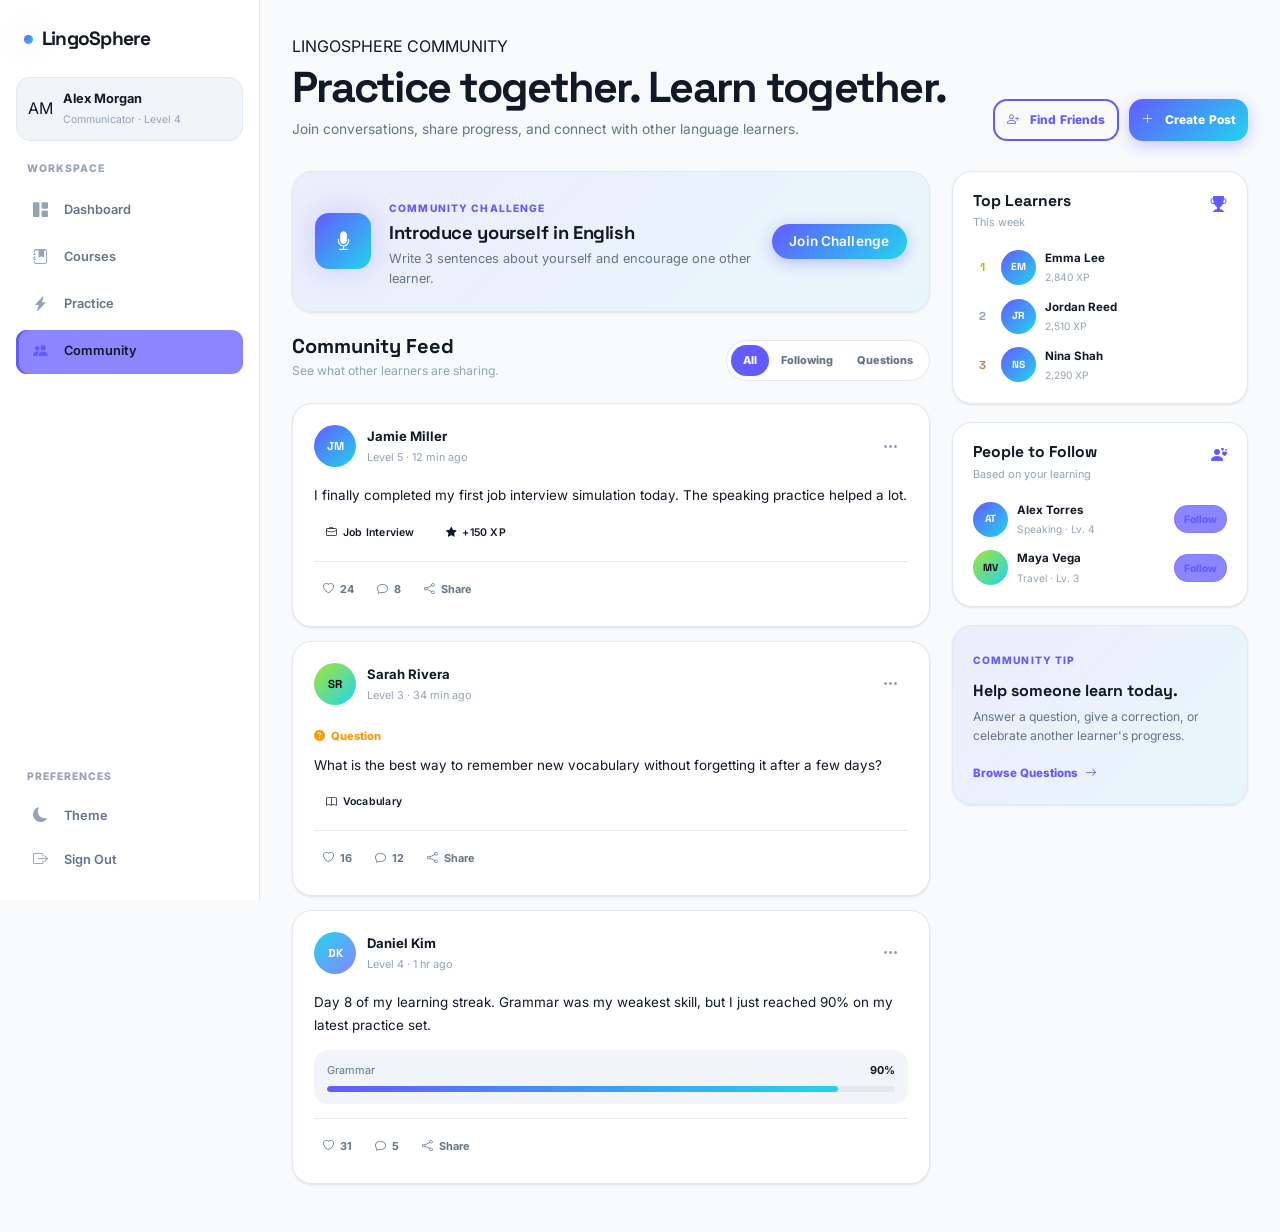
==== community.html @ 4a27bc17 "First Commit" ====
<!DOCTYPE html>
<html lang="en">
<head>
    <meta charset="UTF-8">
    <meta name="viewport" content="width=device-width, initial-scale=1.0">
    <meta name="description" content="LingoSphere Community">
    <title>Community | LingoSphere</title>

    <link rel="preconnect" href="https://fonts.googleapis.com">
    <link rel="preconnect" href="https://fonts.gstatic.com" crossorigin>
    <link href="https://fonts.googleapis.com/css2?family=Space+Grotesk:wght@400;500;600;700;800&family=Inter:wght@400;500;600;700&display=swap" rel="stylesheet">

    <link href="https://cdn.jsdelivr.net/npm/bootstrap@5.3.3/dist/css/bootstrap.min.css" rel="stylesheet">
    <link href="https://cdn.jsdelivr.net/npm/bootstrap-icons@1.11.3/font/bootstrap-icons.css" rel="stylesheet">

    <link rel="stylesheet" href="css/global.css">
    <link rel="stylesheet" href="css/community.css">
</head>
<body>
    <main class="community-page">
        <aside class="learning-sidebar" id="learningSidebar">

    <div class="sidebar-top">

        <a
            class="navbar-brand learning-brand"
            href="index.html"
            aria-label="LingoSphere home"
        >
            <span class="brand-dot"></span>
            <span>LingoSphere</span>
        </a>

        <button
            class="sidebar-close d-lg-none"
            id="sidebarClose"
            type="button"
            aria-label="Close menu"
        >
            <i class="bi bi-x-lg"></i>
        </button>

    </div>


    <div class="sidebar-user">

        <div
            class="avatar avatar-gradient"
            id="sidebarAvatar"
        >
            AM
        </div>

        <div class="sidebar-user-copy">

            <strong id="sidebarUserName">
                Alex Morgan
            </strong>

            <span id="sidebarUserLevel">
                Communicator · Level 4
            </span>

        </div>

    </div>


    <nav
        class="learning-nav"
        aria-label="Learning navigation"
    >

        <div class="nav-label">
            Workspace
        </div>


        <a
            href="learning.html"
            class="learning-nav-link"
            data-page="learning"
        >
            <span class="nav-icon">
                <i class="bi bi-grid-1x2-fill"></i>
            </span>

            <span>Dashboard</span>
        </a>


        <a
            href="courses.html"
            class="learning-nav-link"
            data-page="courses"
        >
            <span class="nav-icon">
                <i class="bi bi-journal-bookmark-fill"></i>
            </span>

            <span>Courses</span>
        </a>


        <a
            href="practice.html"
            class="learning-nav-link"
            data-page="practice"
        >
            <span class="nav-icon">
                <i class="bi bi-lightning-charge-fill"></i>
            </span>

            <span>Practice</span>
        </a>


        <a
            href="community.html"
            class="learning-nav-link"
            data-page="community"
        >
            <span class="nav-icon">
                <i class="bi bi-people-fill"></i>
            </span>

            <span>Community</span>
        </a>

    </nav>


    <div class="learning-sidebar-bottom">

        <div class="nav-label">
            Preferences
        </div>


        <button
            class="learning-nav-link nav-button"
            id="themeToggle"
            type="button"
        >
            <span class="nav-icon">
                <i class="bi bi-moon-fill"></i>
            </span>

            <span>Theme</span>
        </button>


        <button
            class="learning-nav-link nav-button"
            id="logoutBtn"
            type="button"
        >
            <span class="nav-icon">
                <i class="bi bi-box-arrow-right"></i>
            </span>

            <span>Sign Out</span>
        </button>

    </div>

        </aside>


        <div
            class="sidebar-backdrop"
            id="sidebarBackdrop"
        ></div>

        <section class="community-content">
            <header class="community-header">
                <div class="community-header-main">
                    <button
                        class="mobile-menu-btn d-lg-none"
                        id="sidebarOpen"
                        type="button"
                        aria-label="Open menu"
                    >
                        <i class="bi bi-list"></i>
                    </button>

                    <div>
                        <span class="eyebrow">LINGOSPHERE COMMUNITY</span>
                    <h1>Practice together. Learn together.</h1>
                    <p>Join conversations, share progress, and connect with other language learners.</p>
                    </div>
                </div>

                <div class="community-header-actions">
                    <button class="btn btn-outline-primary" id="findFriendsButton" type="button">
                        <i class="bi bi-person-plus me-2"></i>
                        Find Friends
                    </button>
                    <button class="btn btn-primary" id="createPostButton" type="button">
                        <i class="bi bi-plus-lg me-2"></i>
                        Create Post
                    </button>
                </div>
            </header>

            <div class="community-layout">
                <div class="community-main-column">
                    <section class="community-challenge ls-card">
                        <div class="challenge-icon">
                            <i class="bi bi-mic-fill"></i>
                        </div>
                        <div class="challenge-copy">
                            <span class="challenge-label">COMMUNITY CHALLENGE</span>
                            <h2>Introduce yourself in English</h2>
                            <p>Write 3 sentences about yourself and encourage one other learner.</p>
                        </div>
                        <button class="btn btn-primary btn-sm" id="joinChallengeButton" type="button">
                            Join Challenge
                        </button>
                    </section>

                    <div class="community-feed-header">
                        <div>
                            <h2>Community Feed</h2>
                            <p>See what other learners are sharing.</p>
                        </div>
                        <div class="community-filter" role="group" aria-label="Feed filter">
                            <button class="filter-button active" data-filter="all" type="button">All</button>
                            <button class="filter-button" data-filter="following" type="button">Following</button>
                            <button class="filter-button" data-filter="questions" type="button">Questions</button>
                        </div>
                    </div>

                    <div id="communityFeed" class="community-feed">
                        <article class="community-post ls-card" data-category="all">
                            <div class="post-header">
                                <div class="post-avatar gradient-avatar">JM</div>
                                <div class="post-author">
                                    <strong>Jamie Miller</strong>
                                    <span>Level 5 · 12 min ago</span>
                                </div>
                                <button class="community-icon-button" type="button" aria-label="Post menu">
                                    <i class="bi bi-three-dots"></i>
                                </button>
                            </div>
                            <div class="post-body">
                                <p class="post-text">I finally completed my first job interview simulation today. The speaking practice helped a lot.</p>
                                <div class="post-tags">
                                    <span class="ls-badge"><i class="bi bi-briefcase"></i> Job Interview</span>
                                    <span class="ls-badge"><i class="bi bi-star-fill"></i> +150 XP</span>
                                </div>
                            </div>
                            <div class="post-actions">
                                <button class="post-action" type="button" data-action="like">
                                    <i class="bi bi-heart"></i>
                                    <span>24</span>
                                </button>
                                <button class="post-action" type="button" data-action="comment">
                                    <i class="bi bi-chat"></i>
                                    <span>8</span>
                                </button>
                                <button class="post-action" type="button" data-action="share">
                                    <i class="bi bi-share"></i>
                                    <span>Share</span>
                                </button>
                            </div>
                        </article>

                        <article class="community-post ls-card" data-category="questions">
                            <div class="post-header">
                                <div class="post-avatar accent-avatar">SR</div>
                                <div class="post-author">
                                    <strong>Sarah Rivera</strong>
                                    <span>Level 3 · 34 min ago</span>
                                </div>
                                <button class="community-icon-button" type="button" aria-label="Post menu">
                                    <i class="bi bi-three-dots"></i>
                                </button>
                            </div>
                            <div class="post-body">
                                <div class="question-label">
                                    <i class="bi bi-question-circle-fill"></i>
                                    Question
                                </div>
                                <p class="post-text">What is the best way to remember new vocabulary without forgetting it after a few days?</p>
                                <div class="post-tags">
                                    <span class="ls-badge"><i class="bi bi-book"></i> Vocabulary</span>
                                </div>
                            </div>
                            <div class="post-actions">
                                <button class="post-action" type="button" data-action="like">
                                    <i class="bi bi-heart"></i>
                                    <span>16</span>
                                </button>
                                <button class="post-action" type="button" data-action="comment">
                                    <i class="bi bi-chat"></i>
                                    <span>12</span>
                                </button>
                                <button class="post-action" type="button" data-action="share">
                                    <i class="bi bi-share"></i>
                                    <span>Share</span>
                                </button>
                            </div>
                        </article>

                        <article class="community-post ls-card" data-category="following">
                            <div class="post-header">
                                <div class="post-avatar cyan-avatar">DK</div>
                                <div class="post-author">
                                    <strong>Daniel Kim</strong>
                                    <span>Level 4 · 1 hr ago</span>
                                </div>
                                <button class="community-icon-button" type="button" aria-label="Post menu">
                                    <i class="bi bi-three-dots"></i>
                                </button>
                            </div>
                            <div class="post-body">
                                <p class="post-text">Day 8 of my learning streak. Grammar was my weakest skill, but I just reached 90% on my latest practice set.</p>
                                <div class="progress-mini">
                                    <div class="progress-mini-head">
                                        <span>Grammar</span>
                                        <strong>90%</strong>
                                    </div>
                                    <div class="progress-track">
                                        <div class="progress-value" style="width: 90%"></div>
                                    </div>
                                </div>
                            </div>
                            <div class="post-actions">
                                <button class="post-action" type="button" data-action="like">
                                    <i class="bi bi-heart"></i>
                                    <span>31</span>
                                </button>
                                <button class="post-action" type="button" data-action="comment">
                                    <i class="bi bi-chat"></i>
                                    <span>5</span>
                                </button>
                                <button class="post-action" type="button" data-action="share">
                                    <i class="bi bi-share"></i>
                                    <span>Share</span>
                                </button>
                            </div>
                        </article>
                    </div>
                </div>

                <aside class="community-right-column">
                    <section class="community-side-card ls-card">
                        <div class="side-card-header">
                            <div>
                                <h3>Top Learners</h3>
                                <p>This week</p>
                            </div>
                            <i class="bi bi-trophy-fill"></i>
                        </div>

                        <div class="leaderboard-list">
                            <div class="leaderboard-item">
                                <span class="rank rank-1">1</span>
                                <div class="side-avatar">EM</div>
                                <div class="leader-info">
                                    <strong>Emma Lee</strong>
                                    <span>2,840 XP</span>
                                </div>
                            </div>
                            <div class="leaderboard-item">
                                <span class="rank rank-2">2</span>
                                <div class="side-avatar">JR</div>
                                <div class="leader-info">
                                    <strong>Jordan Reed</strong>
                                    <span>2,510 XP</span>
                                </div>
                            </div>
                            <div class="leaderboard-item">
                                <span class="rank rank-3">3</span>
                                <div class="side-avatar">NS</div>
                                <div class="leader-info">
                                    <strong>Nina Shah</strong>
                                    <span>2,290 XP</span>
                                </div>
                            </div>
                        </div>
                    </section>

                    <section class="community-side-card ls-card">
                        <div class="side-card-header">
                            <div>
                                <h3>People to Follow</h3>
                                <p>Based on your learning</p>
                            </div>
                            <i class="bi bi-person-hearts"></i>
                        </div>

                        <div class="follow-list">
                            <div class="follow-item">
                                <div class="side-avatar gradient-avatar">AT</div>
                                <div class="leader-info">
                                    <strong>Alex Torres</strong>
                                    <span>Speaking · Lv. 4</span>
                                </div>
                                <button class="follow-button" type="button">Follow</button>
                            </div>
                            <div class="follow-item">
                                <div class="side-avatar accent-avatar">MV</div>
                                <div class="leader-info">
                                    <strong>Maya Vega</strong>
                                    <span>Travel · Lv. 3</span>
                                </div>
                                <button class="follow-button" type="button">Follow</button>
                            </div>
                        </div>
                    </section>

                    <section class="community-side-card ls-card community-tip-card">
                        <span class="challenge-label">COMMUNITY TIP</span>
                        <h3>Help someone learn today.</h3>
                        <p>Answer a question, give a correction, or celebrate another learner's progress.</p>
                        <button class="text-link" id="browseQuestionsButton" type="button">
                            Browse Questions
                            <i class="bi bi-arrow-right"></i>
                        </button>
                    </section>
                </aside>
            </div>
        </section>
    </main>

    <script src="https://cdn.jsdelivr.net/npm/bootstrap@5.3.3/dist/js/bootstrap.bundle.min.js"></script>
    <script src="js/main.js"></script>
    <script src="js/community.js"></script>
</body>
</html>
---- css/global.css ----
/* ============================================================
   LINGOSPHERE — global.css
   Base variables, resets, typography, utilities, dark mode
   ============================================================ */

/* ── Google Fonts are loaded in HTML ── */

/* ── CSS Custom Properties ── */
:root {
  /* Brand Colors */
  --primary:        #635BFF;
  --primary-light:  #8B85FF;
  --primary-dark:   #4B44CC;
  --secondary:      #22D3EE;
  --accent:         #A3E635;
  --accent-warm:    #F59E0B;

  /* Backgrounds */
  --bg:             #F8FAFC;
  --bg-card:        #FFFFFF;
  --bg-subtle:      #F1F5F9;
  --bg-border:      #E2E8F0;

  /* Text */
  --text-primary:   #111827;
  --text-secondary: #64748B;
  --text-muted:     #94A3B8;
  --text-inverse:   #FFFFFF;

  /* Dark mode */
  --dark-bg:        #080B14;
  --dark-card:      #111827;
  --dark-card-2:    #1E293B;
  --dark-border:    #1E293B;

  /* Gradients */
  --grad-primary:   linear-gradient(135deg, #635BFF 0%, #22D3EE 100%);
  --grad-hero:      linear-gradient(135deg, #635BFF 0%, #A855F7 50%, #22D3EE 100%);
  --grad-accent:    linear-gradient(135deg, #A3E635 0%, #22D3EE 100%);
  --grad-card:      linear-gradient(135deg, rgba(99,91,255,0.08) 0%, rgba(34,211,238,0.08) 100%);

  /* Shadows */
  --shadow-sm:      0 1px 3px rgba(0,0,0,0.06), 0 1px 2px rgba(0,0,0,0.04);
  --shadow-md:      0 4px 16px rgba(0,0,0,0.08), 0 2px 6px rgba(0,0,0,0.04);
  --shadow-lg:      0 10px 40px rgba(0,0,0,0.12), 0 4px 12px rgba(0,0,0,0.06);
  --shadow-glow:    0 0 30px rgba(99,91,255,0.25);
  --shadow-glow-c:  0 0 30px rgba(34,211,238,0.2);

  /* Typography */
  --font-heading:   'Space Grotesk', sans-serif;
  --font-body:      'Inter', sans-serif;

  /* Spacing */
  --radius-sm:      8px;
  --radius-md:      14px;
  --radius-lg:      20px;
  --radius-xl:      28px;
  --radius-pill:    999px;

  /* Transitions */
  --ease-smooth:    cubic-bezier(0.4, 0, 0.2, 1);
  --ease-bounce:    cubic-bezier(0.34, 1.56, 0.64, 1);
  --t-fast:         150ms var(--ease-smooth);
  --t-base:         250ms var(--ease-smooth);
  --t-slow:         400ms var(--ease-smooth);

  /* Z-index scale */
  --z-base:    1;
  --z-card:    10;
  --z-sticky:  100;
  --z-modal:   1000;
  --z-toast:   2000;
}

/* ── Dark Mode Variables ── */
[data-theme="dark"] {
  --bg:           #080B14;
  --bg-card:      #111827;
  --bg-subtle:    #1E293B;
  --bg-border:    #1E293B;

  --text-primary:   #F1F5F9;
  --text-secondary: #94A3B8;
  --text-muted:     #64748B;

  --shadow-sm:    0 1px 3px rgba(0,0,0,0.3);
  --shadow-md:    0 4px 16px rgba(0,0,0,0.4);
  --shadow-lg:    0 10px 40px rgba(0,0,0,0.5);
  --shadow-glow:  0 0 40px rgba(99,91,255,0.35);
}

/* ── Base Reset ── */
*, *::before, *::after {
  box-sizing: border-box;
  margin: 0;
  padding: 0;
}

html {
  scroll-behavior: smooth;
  font-size: 16px;
  -webkit-text-size-adjust: 100%;
}

body {
  font-family: var(--font-body);
  background-color: var(--bg);
  color: var(--text-primary);
  line-height: 1.6;
  transition: background-color var(--t-slow), color var(--t-base);
  overflow-x: hidden;
  min-height: 100vh;
}

/* ── Typography ── */
h1, h2, h3, h4, h5, h6 {
  font-family: var(--font-heading);
  font-weight: 700;
  line-height: 1.2;
  color: var(--text-primary);
}

h1 { font-size: clamp(2rem, 5vw, 3.5rem); }
h2 { font-size: clamp(1.6rem, 4vw, 2.5rem); }
h3 { font-size: clamp(1.2rem, 3vw, 1.75rem); }
h4 { font-size: clamp(1rem, 2.5vw, 1.25rem); }

p {
  color: var(--text-secondary);
  line-height: 1.7;
}

a {
  color: var(--primary);
  text-decoration: none;
  transition: color var(--t-fast);
}

a:hover { color: var(--primary-light); }

img {
  max-width: 100%;
  height: auto;
  display: block;
}

/* ── Bootstrap Overrides ── */
.btn {
  font-family: var(--font-body);
  font-weight: 600;
  border-radius: var(--radius-pill);
  transition: all var(--t-base);
  border: none;
  cursor: pointer;
  letter-spacing: 0.01em;
}

.btn-primary {
  background: var(--grad-primary);
  color: #fff;
  box-shadow: 0 4px 15px rgba(99,91,255,0.35);
}

.btn-primary:hover,
.btn-primary:focus {
  background: var(--grad-primary);
  transform: translateY(-2px);
  box-shadow: 0 8px 25px rgba(99,91,255,0.45);
  color: #fff;
}

.btn-primary:active {
  transform: translateY(0);
}

.btn-outline-primary {
  border: 2px solid var(--primary);
  color: var(--primary);
  background: transparent;
}

.btn-outline-primary:hover {
  background: var(--primary);
  color: #fff;
  transform: translateY(-2px);
}

.btn-secondary-custom {
  background: rgba(34,211,238,0.1);
  color: var(--secondary);
  border: 1.5px solid rgba(34,211,238,0.3);
}

.btn-secondary-custom:hover {
  background: var(--secondary);
  color: var(--dark-bg);
  transform: translateY(-2px);
}

.btn-lg {
  padding: 0.85rem 2rem;
  font-size: 1rem;
}

.btn-sm {
  padding: 0.45rem 1.1rem;
  font-size: 0.85rem;
}

/* ── Card Base ── */
.ls-card {
  background: var(--bg-card);
  border-radius: var(--radius-lg);
  border: 1px solid var(--bg-border);
  box-shadow: var(--shadow-sm);
  transition: box-shadow var(--t-base), transform var(--t-base), border-color var(--t-base);
  overflow: hidden;
}

.ls-card:hover {
  box-shadow: var(--shadow-md);
  transform: translateY(-3px);
  border-color: rgba(99,91,255,0.2);
}

/* ── Glass Effect ── */
.ls-glass {
  background: rgba(255,255,255,0.08);
  backdrop-filter: blur(16px);
  -webkit-backdrop-filter: blur(16px);
  border: 1px solid rgba(255,255,255,0.12);
}

[data-theme="dark"] .ls-glass {
  background: rgba(255,255,255,0.04);
  border-color: rgba(255,255,255,0.08);
}

/* ── Gradient Text ── */
.text-gradient {
  background: var(--grad-primary);
  -webkit-background-clip: text;
  -webkit-text-fill-color: transparent;
  background-clip: text;
}

.text-gradient-accent {
  background: var(--grad-accent);
  -webkit-background-clip: text;
  -webkit-text-fill-color: transparent;
  background-clip: text;
}

/* ── Badge ── */
.ls-badge {
  display: inline-flex;
  align-items: center;
  gap: 0.35rem;
  padding: 0.3rem 0.75rem;
  border-radius: var(--radius-pill);
  font-size: 0.78rem;
  font-weight: 600;
  letter-spacing: 0.02em;
}

.ls-badge-primary {
  background: rgba(99,91,255,0.12);
  color: var(--primary);
  border: 1px solid rgba(99,91,255,0.2);
}

.ls-badge-secondary {
  background: rgba(34,211,238,0.12);
  color: var(--secondary);
  border: 1px solid rgba(34,211,238,0.2);
}

.ls-badge-accent {
  background: rgba(163,230,53,0.12);
  color: #65A30D;
  border: 1px solid rgba(163,230,53,0.25);
}

[data-theme="dark"] .ls-badge-accent {
  color: var(--accent);
}

/* ── Section Spacing ── */
.ls-section {
  padding: clamp(4rem, 8vw, 6rem) 0;
}

/* ── Divider ── */
.ls-divider {
  height: 1px;
  background: linear-gradient(90deg, transparent, var(--bg-border) 30%, var(--bg-border) 70%, transparent);
  border: none;
  margin: 0;
}

/* ── Glow Orbs (decorative) ── */
.ls-orb {
  position: absolute;
  border-radius: 50%;
  filter: blur(80px);
  pointer-events: none;
  z-index: 0;
}

.ls-orb-primary {
  background: rgba(99,91,255,0.18);
}

.ls-orb-secondary {
  background: rgba(34,211,238,0.14);
}

.ls-orb-accent {
  background: rgba(163,230,53,0.1);
}

/* ── Scroll Reveal ── */
.reveal {
  opacity: 0;
  transform: translateY(24px);
  transition: opacity 0.6s var(--ease-smooth), transform 0.6s var(--ease-smooth);
}

.reveal.revealed {
  opacity: 1;
  transform: translateY(0);
}

.reveal-delay-1 { transition-delay: 0.1s; }
.reveal-delay-2 { transition-delay: 0.2s; }
.reveal-delay-3 { transition-delay: 0.3s; }
.reveal-delay-4 { transition-delay: 0.4s; }

/* ── Page Transition ── */
.page-transition {
  animation: pageFadeIn 0.4s var(--ease-smooth);
}

@keyframes pageFadeIn {
  from { opacity: 0; transform: translateY(8px); }
  to   { opacity: 1; transform: translateY(0); }
}

/* ── Navbar ── */
#mainNav {
  background: rgba(248,250,252,0.85);
  backdrop-filter: blur(20px);
  -webkit-backdrop-filter: blur(20px);
  border-bottom: 1px solid transparent;
  transition: all var(--t-base);
  padding: 1rem 0;
  z-index: var(--z-sticky);
}

[data-theme="dark"] #mainNav {
  background: rgba(8,11,20,0.85);
}

#mainNav.scrolled {
  padding: 0.6rem 0;
  border-bottom-color: var(--bg-border);
  box-shadow: var(--shadow-sm);
}

.navbar-brand {
  font-family: var(--font-heading);
  font-weight: 700;
  font-size: 1.4rem;
  color: var(--text-primary) !important;
  letter-spacing: -0.02em;
  display: flex;
  align-items: center;
  gap: 0.4rem;
}

.brand-dot {
  width: 8px;
  height: 8px;
  border-radius: 50%;
  background: var(--grad-primary);
  display: inline-block;
  flex-shrink: 0;
}

.navbar-nav .nav-link {
  font-size: 0.9rem;
  font-weight: 500;
  color: var(--text-secondary) !important;
  padding: 0.4rem 0.75rem !important;
  border-radius: var(--radius-sm);
  transition: all var(--t-fast);
  position: relative;
}

.navbar-nav .nav-link:hover,
.navbar-nav .nav-link.active {
  color: var(--text-primary) !important;
  background: var(--bg-subtle);
}

[data-theme="dark"] .navbar-nav .nav-link:hover,
[data-theme="dark"] .navbar-nav .nav-link.active {
  background: var(--bg-subtle);
}

.navbar-nav .nav-link.active::after {
  content: '';
  position: absolute;
  bottom: 2px;
  left: 50%;
  transform: translateX(-50%);
  width: 16px;
  height: 2px;
  background: var(--primary);
  border-radius: 2px;
}

/* Theme toggle button */
.btn-theme {
  width: 38px;
  height: 38px;
  border-radius: 50%;
  display: flex;
  align-items: center;
  justify-content: center;
  background: var(--bg-subtle);
  border: 1px solid var(--bg-border);
  color: var(--text-secondary);
  cursor: pointer;
  transition: all var(--t-fast);
  flex-shrink: 0;
}

.btn-theme:hover {
  background: var(--primary);
  color: #fff;
  border-color: var(--primary);
  transform: rotate(20deg) scale(1.05);
}

/* Hamburger */
.navbar-toggler {
  border: none;
  background: var(--bg-subtle);
  border-radius: var(--radius-sm);
  padding: 0.45rem 0.6rem;
  color: var(--text-primary);
  transition: all var(--t-fast);
}

.navbar-toggler:focus { box-shadow: none; }
.navbar-toggler:hover { background: var(--bg-border); }

/* Offcanvas */
.offcanvas {
  background: var(--bg-card);
  border-right: 1px solid var(--bg-border);
  max-width: 300px;
}

.offcanvas-header {
  border-bottom: 1px solid var(--bg-border);
  padding: 1.2rem 1.5rem;
}

.offcanvas-body .nav-link {
  font-size: 1rem;
  font-weight: 500;
  color: var(--text-primary);
  padding: 0.75rem 0;
  border-bottom: 1px solid var(--bg-border);
  border-radius: 0;
}

.offcanvas-body .nav-link:last-child {
  border-bottom: none;
}

.offcanvas-body .nav-link:hover { color: var(--primary); }

/* ── Toast ── */
.ls-toast-container {
  position: fixed;
  bottom: 1.5rem;
  right: 1.5rem;
  z-index: var(--z-toast);
  display: flex;
  flex-direction: column;
  gap: 0.75rem;
  pointer-events: none;
}

.ls-toast {
  display: flex;
  align-items: center;
  gap: 0.75rem;
  padding: 0.85rem 1.2rem;
  background: var(--bg-card);
  border: 1px solid var(--bg-border);
  border-radius: var(--radius-md);
  box-shadow: var(--shadow-lg);
  min-width: 280px;
  max-width: 360px;
  pointer-events: all;
  animation: toastSlideIn 0.35s var(--ease-bounce);
}

.ls-toast.hiding {
  animation: toastSlideOut 0.3s var(--ease-smooth) forwards;
}

.ls-toast-icon {
  width: 36px;
  height: 36px;
  border-radius: var(--radius-sm);
  display: flex;
  align-items: center;
  justify-content: center;
  font-size: 1rem;
  flex-shrink: 0;
}

.ls-toast-success .ls-toast-icon { background: rgba(163,230,53,0.15); color: #65A30D; }
.ls-toast-info    .ls-toast-icon { background: rgba(99,91,255,0.12);  color: var(--primary); }
.ls-toast-warning .ls-toast-icon { background: rgba(245,158,11,0.12); color: var(--accent-warm); }

.ls-toast-content { flex: 1; }
.ls-toast-title { font-family: var(--font-heading); font-size: 0.88rem; font-weight: 600; color: var(--text-primary); }
.ls-toast-msg   { font-size: 0.8rem; color: var(--text-secondary); margin-top: 2px; }

.ls-toast-close {
  background: none;
  border: none;
  color: var(--text-muted);
  cursor: pointer;
  padding: 0.2rem;
  border-radius: 4px;
  line-height: 1;
  transition: color var(--t-fast);
}

.ls-toast-close:hover { color: var(--text-primary); }

@keyframes toastSlideIn {
  from { transform: translateX(100%) scale(0.95); opacity: 0; }
  to   { transform: translateX(0) scale(1); opacity: 1; }
}

@keyframes toastSlideOut {
  from { transform: translateX(0) scale(1); opacity: 1; }
  to   { transform: translateX(100%) scale(0.95); opacity: 0; }
}

/* ── Progress Bar Override ── */
.progress {
  background: var(--bg-subtle);
  border-radius: var(--radius-pill);
  height: 8px;
}

.progress-bar {
  border-radius: var(--radius-pill);
  background: var(--grad-primary);
}

/* ── Pill tab / chip ── */
.ls-chip {
  display: inline-flex;
  align-items: center;
  gap: 0.3rem;
  padding: 0.3rem 0.8rem;
  border-radius: var(--radius-pill);
  font-size: 0.8rem;
  font-weight: 500;
  background: var(--bg-subtle);
  color: var(--text-secondary);
  border: 1px solid var(--bg-border);
  transition: all var(--t-fast);
  cursor: pointer;
  white-space: nowrap;
}

.ls-chip:hover,
.ls-chip.active {
  background: rgba(99,91,255,0.1);
  color: var(--primary);
  border-color: rgba(99,91,255,0.25);
}

/* ── XP Bar ── */
.xp-bar-wrap {
  background: var(--bg-subtle);
  border-radius: var(--radius-pill);
  overflow: hidden;
}

.xp-bar {
  height: 6px;
  border-radius: var(--radius-pill);
  background: var(--grad-primary);
  transition: width 1s var(--ease-smooth);
}

/* ── Utility Classes ── */
.gap-xs { gap: 0.35rem; }
.gap-sm { gap: 0.5rem; }
.gap-md { gap: 1rem; }

.text-primary-color { color: var(--primary) !important; }
.text-secondary-color { color: var(--secondary) !important; }
.text-accent-color { color: var(--accent) !important; }
.text-muted-color { color: var(--text-muted) !important; }

.bg-card { background: var(--bg-card) !important; }
.bg-subtle { background: var(--bg-subtle) !important; }

.border-subtle { border-color: var(--bg-border) !important; }

.rounded-ls { border-radius: var(--radius-lg) !important; }
.rounded-ls-xl { border-radius: var(--radius-xl) !important; }

.overflow-hidden { overflow: hidden; }

/* ── Footer ── */
.ls-footer {
  background: var(--dark-bg);
  color: rgba(255,255,255,0.5);
  padding: 3.5rem 0 1.5rem;
  position: relative;
  overflow: hidden;
}

[data-theme="light"] .ls-footer {
  background: #0F1629;
}

.ls-footer h5, .ls-footer h6 {
  color: #fff;
}

.ls-footer a {
  color: rgba(255,255,255,0.5);
  font-size: 0.88rem;
  display: block;
  margin-bottom: 0.6rem;
  transition: color var(--t-fast);
}

.ls-footer a:hover { color: var(--secondary); }

.ls-footer .footer-brand {
  font-family: var(--font-heading);
  font-size: 1.3rem;
  font-weight: 700;
  color: #fff;
}

.ls-footer .footer-divider {
  border-top: 1px solid rgba(255,255,255,0.08);
  margin: 2rem 0 1.5rem;
}

.footer-social a {
  display: inline-flex;
  align-items: center;
  justify-content: center;
  width: 36px;
  height: 36px;
  border-radius: 50%;
  background: rgba(255,255,255,0.08);
  color: rgba(255,255,255,0.6);
  margin-right: 0.5rem;
  font-size: 0.95rem;
  transition: all var(--t-fast);
  margin-bottom: 0;
}

.footer-social a:hover {
  background: var(--primary);
  color: #fff;
  transform: translateY(-2px);
}

/* ── Responsive ── */
@media (max-width: 576px) {
  .ls-toast-container {
    bottom: 1rem;
    right: 1rem;
    left: 1rem;
  }

  .ls-toast {
    min-width: unset;
    max-width: 100%;
  }
}

/* ============================================================
   LINGOSPHERE APP SIDEBAR
   Shared by Dashboard, Courses, Practice and Community
   ============================================================ */

.learning-shell {
    min-height: 100vh;
    display: flex;
    background: var(--bg);
}


.learning-sidebar {
    width: 260px;
    min-width: 260px;
    height: 100vh;

    position: sticky;
    top: 0;

    display: flex;
    flex-direction: column;

    padding: 24px 16px 18px;

    background: var(--bg-card);
    border-right: 1px solid var(--bg-border);

    z-index: 1000;

    transition:
        background var(--t-base),
        border-color var(--t-base),
        transform 0.25s ease;
}


.sidebar-top {
    display: flex;
    align-items: center;
    justify-content: space-between;

    padding: 0 8px 22px;
}


.learning-brand {
    display: inline-flex;
    align-items: center;

    gap: 9px;

    color: var(--text-primary);

    font-family: var(--font-heading);
    font-size: 1.2rem;
    font-weight: 800;

    text-decoration: none;
    letter-spacing: -0.04em;
}


.learning-brand:hover {
    color: var(--text-primary);
}


.learning-brand .brand-dot {
    width: 9px;
    height: 9px;

    flex-shrink: 0;

    border-radius: 50%;

    background: var(--grad-primary);

    box-shadow: var(--shadow-glow);
}


/* User */

.sidebar-user {
    display: flex;
    align-items: center;

    gap: 10px;

    padding: 11px;

    margin-bottom: 20px;

    background: var(--bg-subtle);
    border: 1px solid var(--bg-border);

    border-radius: var(--radius-md);
}


.sidebar-user-copy {
    min-width: 0;

    display: flex;
    flex-direction: column;
}


.sidebar-user-copy strong {
    color: var(--text-primary);

    font-size: 0.8rem;
    font-weight: 700;

    white-space: nowrap;
    overflow: hidden;
    text-overflow: ellipsis;
}


.sidebar-user-copy span {
    margin-top: 3px;

    color: var(--text-muted);

    font-size: 0.66rem;
}


/* Navigation */

.learning-nav {
    display: flex;
    flex-direction: column;

    gap: 3px;
}


.nav-label {
    padding: 0 11px 8px;

    color: var(--text-muted);

    font-size: 0.65rem;
    font-weight: 800;

    text-transform: uppercase;
    letter-spacing: 0.1em;
}


.nav-label-spaced {
    margin-top: 20px;
}


.learning-nav-link {
    width: 100%;
    min-height: 44px;

    display: flex;
    align-items: center;

    gap: 10px;

    padding: 0 11px;

    border: 0;
    border-radius: 11px;

    background: transparent;
    color: var(--text-secondary);

    font-family: var(--font-body);
    font-size: 0.8rem;
    font-weight: 600;

    text-decoration: none;
    text-align: left;

    cursor: pointer;

    transition:
        color var(--t-fast),
        background var(--t-fast),
        transform var(--t-fast);
}


.learning-nav-link:hover {
    color: var(--text-primary);

    background: var(--bg-subtle);

    transform: translateX(2px);
}


.learning-nav-link.active {
    color: var(--text-primary);

    background: var(--primary-light);

    box-shadow:
        inset 3px 0 0 var(--primary);
}


.learning-nav-link .nav-icon {
    width: 27px;

    display: grid;
    place-items: center;

    color: var(--text-muted);

    font-size: 0.92rem;
}


.learning-nav-link.active .nav-icon {
    color: var(--primary);
}


.learning-nav-link.nav-button {
    appearance: none;
}


.learning-sidebar-bottom {
    margin-top: auto;

    padding-top: 20px;
}


.sidebar-close {
    width: 36px;
    height: 36px;

    display: grid;
    place-items: center;

    border: 0;
    border-radius: var(--radius-sm);

    background: transparent;
    color: var(--text-secondary);

    cursor: pointer;
}


.sidebar-close:hover {
    background: var(--bg-subtle);
    color: var(--text-primary);
}


/* Mobile backdrop */

.sidebar-backdrop {
    display: none;

    position: fixed;
    inset: 0;

    background: rgba(0, 0, 0, 0.28);

    backdrop-filter: blur(2px);

    z-index: 999;
}


.sidebar-backdrop.show {
    display: block;
}


/* Mobile */

@media (max-width: 991.98px) {

    .learning-sidebar {
        position: fixed;

        left: 0;
        top: 0;
        bottom: 0;

        transform: translateX(-100%);

        box-shadow:
            12px 0 40px rgba(0, 0, 0, 0.12);
    }


    .learning-sidebar.open {
        transform: translateX(0);
    }


    .learning-shell {
        width: 100%;
    }

}


@media (min-width: 992px) {

    .sidebar-close {
        display: none;
    }

}
---- css/community.css ----
/* ============================================================
   LINGOSPHERE
   COMMUNITY PAGE
   Shared sidebar styles live in global.css
   ============================================================ */

.community-page {
    min-height: 100vh;
    display: flex;
    background: var(--bg);
    color: var(--text-primary);
}

.community-content {
    flex: 1;
    min-width: 0;
    padding: 34px 32px 48px;
}

.community-header {
    max-width: 1380px;
    margin: 0 auto 30px;
    display: flex;
    justify-content: space-between;
    align-items: flex-end;
    gap: 28px;
}

.community-header-main {
    min-width: 0;
    display: flex;
    align-items: flex-start;
    gap: 14px;
}

.community-header h1 {
    margin: 5px 0 8px;
    color: var(--text-primary);
    font-family: var(--font-heading);
    font-size: clamp(1.8rem, 3.5vw, 2.7rem);
    font-weight: 800;
    line-height: 1.05;
    letter-spacing: -0.04em;
}

.community-header p {
    max-width: 680px;
    margin: 0;
    color: var(--text-secondary);
    font-size: 0.86rem;
    line-height: 1.65;
}

.community-header-actions {
    display: flex;
    gap: 10px;
    flex-wrap: wrap;
    justify-content: flex-end;
}

.community-header-actions .btn {
    min-height: 42px;
    border-radius: var(--radius-md);
    font-size: 0.75rem;
    font-weight: 800;
}

.community-header-actions .btn-primary {
    border-color: var(--primary);
    background: var(--grad-primary);
}

.community-layout {
    max-width: 1380px;
    margin: 0 auto;
    display: grid;
    grid-template-columns: minmax(0, 1.55fr) minmax(280px, 0.72fr);
    gap: 22px;
    align-items: start;
}

.community-main-column,
.community-right-column {
    min-width: 0;
}

.community-main-column {
    display: flex;
    flex-direction: column;
    gap: 22px;
}

.community-right-column {
    display: flex;
    flex-direction: column;
    gap: 18px;
}

/* Challenge */

.community-challenge {
    display: flex;
    align-items: center;
    gap: 18px;
    padding: 22px;
    background: var(--grad-card);
}

.challenge-icon {
    width: 56px;
    height: 56px;
    flex: 0 0 auto;
    display: grid;
    place-items: center;
    border-radius: var(--radius-md);
    background: var(--grad-primary);
    color: #fff;
    font-size: 1.15rem;
    box-shadow: var(--shadow-glow);
}

.challenge-copy {
    min-width: 0;
    flex: 1;
}

.challenge-label {
    display: inline-block;
    margin-bottom: 6px;
    color: var(--primary);
    font-size: 0.64rem;
    font-weight: 800;
    letter-spacing: 0.11em;
}

.challenge-copy h2 {
    margin: 0 0 5px;
    color: var(--text-primary);
    font-family: var(--font-heading);
    font-size: 1.15rem;
    font-weight: 800;
    letter-spacing: -0.02em;
}

.challenge-copy p {
    margin: 0;
    color: var(--text-secondary);
    font-size: 0.8rem;
    line-height: 1.55;
}

/* Feed header */

.community-feed-header {
    display: flex;
    align-items: flex-end;
    justify-content: space-between;
    gap: 18px;
}

.community-feed-header h2 {
    margin: 0 0 3px;
    color: var(--text-primary);
    font-family: var(--font-heading);
    font-size: 1.25rem;
    font-weight: 800;
}

.community-feed-header p {
    margin: 0;
    color: var(--text-muted);
    font-size: 0.76rem;
}

.community-filter {
    display: inline-flex;
    padding: 4px;
    border: 1px solid var(--bg-border);
    border-radius: var(--radius-pill);
    background: var(--bg-card);
}

.filter-button {
    min-height: 31px;
    padding: 0 12px;
    border: 0;
    border-radius: var(--radius-pill);
    background: transparent;
    color: var(--text-secondary);
    font-family: var(--font-body);
    font-size: 0.68rem;
    font-weight: 800;
    cursor: pointer;
    transition:
        background var(--t-fast),
        color var(--t-fast);
}

.filter-button:hover {
    color: var(--text-primary);
    background: var(--bg-subtle);
}

.filter-button.active {
    color: #fff;
    background: var(--primary);
}

/* Feed */

.community-feed {
    display: flex;
    flex-direction: column;
    gap: 14px;
}

.community-post {
    padding: 21px;
}

.post-header {
    display: flex;
    align-items: center;
    gap: 11px;
}

.post-avatar,
.side-avatar {
    flex: 0 0 auto;
    display: grid;
    place-items: center;
    width: 42px;
    height: 42px;
    border-radius: 50%;
    background: var(--grad-primary);
    color: #fff;
    font-family: var(--font-heading);
    font-size: 0.72rem;
    font-weight: 800;
}

.gradient-avatar {
    background: var(--grad-primary);
}

.accent-avatar {
    background: var(--grad-accent);
    color: var(--dark-bg);
}

.cyan-avatar {
    background: linear-gradient(135deg, var(--secondary), var(--primary-light));
}

.post-author {
    min-width: 0;
    flex: 1;
    display: flex;
    flex-direction: column;
}

.post-author strong {
    color: var(--text-primary);
    font-size: 0.82rem;
    font-weight: 700;
}

.post-author span {
    margin-top: 2px;
    color: var(--text-muted);
    font-size: 0.68rem;
}

.community-icon-button {
    width: 34px;
    height: 34px;
    display: grid;
    place-items: center;
    flex-shrink: 0;
    border: 0;
    border-radius: 50%;
    background: transparent;
    color: var(--text-muted);
    cursor: pointer;
    transition:
        background var(--t-fast),
        color var(--t-fast);
}

.community-icon-button:hover {
    color: var(--text-primary);
    background: var(--bg-subtle);
}

.post-body {
    padding: 17px 0 14px;
}

.post-text {
    margin: 0 0 13px;
    color: var(--text-primary);
    font-size: 0.84rem;
    line-height: 1.7;
}

.post-tags {
    display: flex;
    gap: 7px;
    flex-wrap: wrap;
}

.post-tags .ls-badge {
    font-size: 0.66rem;
}

.question-label {
    display: inline-flex;
    align-items: center;
    gap: 6px;
    margin-bottom: 8px;
    color: var(--accent-warm);
    font-size: 0.7rem;
    font-weight: 800;
}

.post-actions {
    display: flex;
    align-items: center;
    gap: 5px;
    padding-top: 12px;
    border-top: 1px solid var(--bg-border);
}

.post-action {
    display: inline-flex;
    align-items: center;
    gap: 6px;
    min-height: 31px;
    padding: 0 9px;
    border: 0;
    border-radius: var(--radius-pill);
    background: transparent;
    color: var(--text-secondary);
    font-family: var(--font-body);
    font-size: 0.68rem;
    font-weight: 700;
    cursor: pointer;
    transition:
        color var(--t-fast),
        background var(--t-fast);
}

.post-action:hover {
    color: var(--primary);
    background: var(--primary-light);
}

.post-action.liked {
    color: #ef4444;
}

.progress-mini {
    padding: 12px 13px;
    border-radius: var(--radius-md);
    background: var(--bg-subtle);
}

.progress-mini-head {
    display: flex;
    justify-content: space-between;
    gap: 10px;
    margin-bottom: 7px;
    color: var(--text-secondary);
    font-size: 0.68rem;
}

.progress-mini-head strong {
    color: var(--text-primary);
}

.progress-track {
    width: 100%;
    height: 6px;
    overflow: hidden;
    border-radius: var(--radius-pill);
    background: var(--bg-border);
}

.progress-value {
    height: 100%;
    border-radius: inherit;
    background: var(--grad-primary);
}

/* Right column */

.community-side-card {
    padding: 20px;
}

.side-card-header {
    display: flex;
    justify-content: space-between;
    gap: 14px;
    margin-bottom: 17px;
}

.side-card-header h3 {
    margin: 0 0 3px;
    color: var(--text-primary);
    font-family: var(--font-heading);
    font-size: 0.98rem;
    font-weight: 800;
}

.side-card-header p {
    margin: 0;
    color: var(--text-muted);
    font-size: 0.68rem;
}

.side-card-header > i {
    color: var(--primary);
    font-size: 1rem;
}

.leaderboard-list,
.follow-list {
    display: flex;
    flex-direction: column;
    gap: 12px;
}

.leaderboard-item,
.follow-item {
    display: flex;
    align-items: center;
    gap: 9px;
}

.rank {
    width: 19px;
    flex: 0 0 19px;
    text-align: center;
    color: var(--text-muted);
    font-family: var(--font-heading);
    font-size: 0.72rem;
    font-weight: 800;
}

.rank-1 {
    color: var(--accent-warm);
}

.rank-2 {
    color: #94a3b8;
}

.rank-3 {
    color: #c08457;
}

.side-avatar {
    width: 35px;
    height: 35px;
    font-size: 0.64rem;
}

.leader-info {
    min-width: 0;
    flex: 1;
    display: flex;
    flex-direction: column;
}

.leader-info strong {
    color: var(--text-primary);
    font-size: 0.72rem;
    font-weight: 700;
}

.leader-info span {
    margin-top: 2px;
    color: var(--text-muted);
    font-size: 0.64rem;
}

.follow-button {
    min-height: 28px;
    padding: 0 9px;
    border: 1px solid rgba(99, 91, 255, 0.25);
    border-radius: var(--radius-pill);
    background: var(--primary-light);
    color: var(--primary);
    font-family: var(--font-body);
    font-size: 0.64rem;
    font-weight: 800;
    cursor: pointer;
    transition:
        background var(--t-fast),
        color var(--t-fast);
}

.follow-button:hover,
.follow-button.following {
    background: var(--primary);
    color: #fff;
}

.community-tip-card {
    background: var(--grad-card);
}

.community-tip-card h3 {
    margin: 6px 0 7px;
    color: var(--text-primary);
    font-family: var(--font-heading);
    font-size: 1rem;
    font-weight: 800;
}

.community-tip-card p {
    margin: 0 0 13px;
    color: var(--text-secondary);
    font-size: 0.76rem;
    line-height: 1.6;
}

.text-link {
    display: inline-flex;
    align-items: center;
    gap: 7px;
    padding: 0;
    border: 0;
    background: transparent;
    color: var(--primary);
    font-family: var(--font-body);
    font-size: 0.72rem;
    font-weight: 800;
    cursor: pointer;
}

.text-link:hover {
    color: var(--text-primary);
}

.community-post.is-hidden {
    display: none;
}

/* Mobile */

@media (max-width: 1100px) {
    .community-content {
        padding: 30px 24px 42px;
    }

    .community-layout {
        grid-template-columns: minmax(0, 1fr);
    }

    .community-right-column {
        display: grid;
        grid-template-columns: repeat(2, minmax(0, 1fr));
    }

    .community-tip-card {
        grid-column: 1 / -1;
    }
}

@media (max-width: 991.98px) {
    .community-page {
        display: block;
    }

    .community-content {
        width: 100%;
    }
}

@media (max-width: 760px) {
    .community-content {
        padding: 24px 20px 36px;
    }

    .community-header {
        align-items: flex-start;
        flex-direction: column;
        margin-bottom: 24px;
    }

    .community-header-actions {
        width: 100%;
        justify-content: stretch;
    }

    .community-header-actions .btn {
        flex: 1;
    }

    .community-challenge {
        align-items: flex-start;
        flex-wrap: wrap;
    }

    .community-challenge .btn {
        width: 100%;
    }

    .community-feed-header {
        align-items: flex-start;
        flex-direction: column;
    }

    .community-filter {
        width: 100%;
    }

    .filter-button {
        flex: 1;
    }

    .community-right-column {
        grid-template-columns: 1fr;
    }

    .community-tip-card {
        grid-column: auto;
    }
}

@media (max-width: 520px) {
    .community-content {
        padding: 20px 16px 30px;
    }

    .community-header-main {
        gap: 10px;
    }

    .community-header h1 {
        font-size: 1.65rem;
    }

    .community-header p {
        font-size: 0.8rem;
    }

    .community-header-actions {
        flex-direction: column;
    }

    .community-header-actions .btn {
        width: 100%;
        flex: none;
    }

    .community-challenge,
    .community-post,
    .community-side-card {
        padding: 18px;
    }

    .challenge-icon {
        width: 48px;
        height: 48px;
    }

    .post-text {
        font-size: 0.8rem;
    }
}
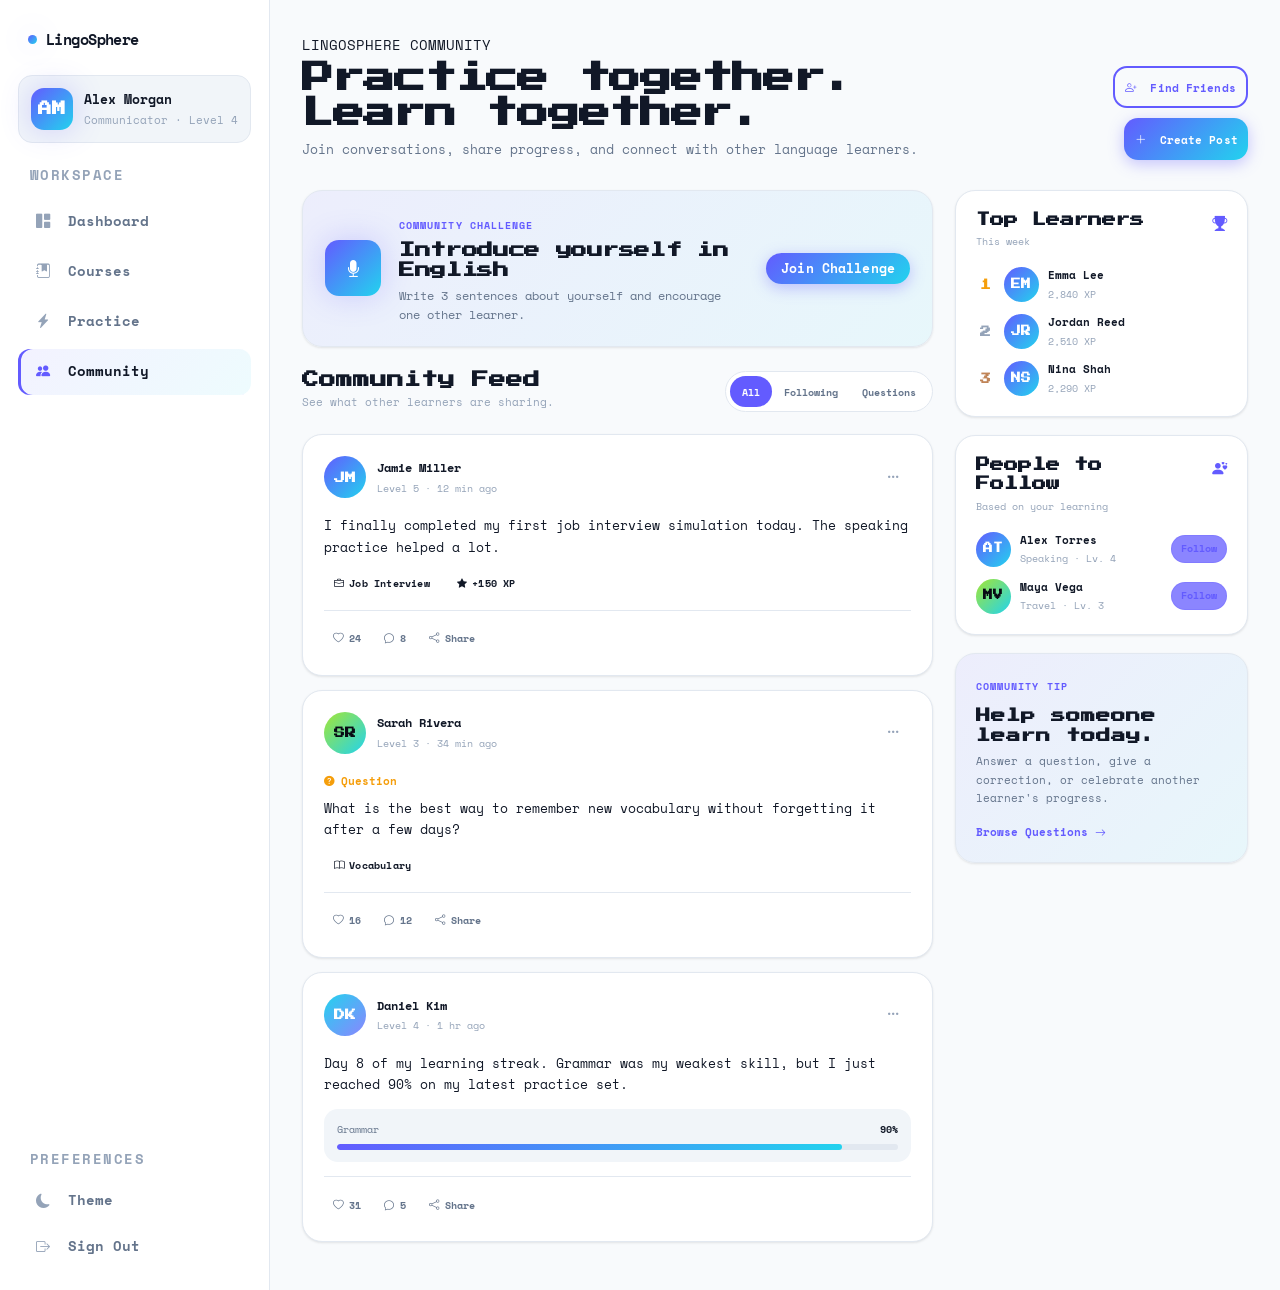
==== commit 426b4538: "Update 18 Aug 2026" ====
--- a/community.html
+++ b/community.html
@@ -8,13 +8,18 @@
 
     <link rel="preconnect" href="https://fonts.googleapis.com">
     <link rel="preconnect" href="https://fonts.gstatic.com" crossorigin>
-    <link href="https://fonts.googleapis.com/css2?family=Space+Grotesk:wght@400;500;600;700;800&family=Inter:wght@400;500;600;700&display=swap" rel="stylesheet">
+    <link href="https://fonts.googleapis.com/css2?family=Press+Start+2P&family=Space+Mono:ital,wght@0,400;0,700;1,400;1,700&display=swap" rel="stylesheet">
 
     <link href="https://cdn.jsdelivr.net/npm/bootstrap@5.3.3/dist/css/bootstrap.min.css" rel="stylesheet">
     <link href="https://cdn.jsdelivr.net/npm/bootstrap-icons@1.11.3/font/bootstrap-icons.css" rel="stylesheet">
 
     <link rel="stylesheet" href="css/global.css">
     <link rel="stylesheet" href="css/community.css">
+<!-- LingoSphere typography consistency -->
+    <style id="lingosphere-typography-consistency">
+      body, body * { font-family: var(--font-body); }
+      h1, h2, h3, h4, h5, h6, .navbar-brand, .brand, .logo, .display-font { font-family: var(--font-heading); }
+    </style>
 </head>
 <body>
     <main class="community-page">
--- a/css/global.css
+++ b/css/global.css
@@ -47,8 +47,8 @@
   --shadow-glow-c:  0 0 30px rgba(34,211,238,0.2);
 
   /* Typography */
-  --font-heading:   'Space Grotesk', sans-serif;
-  --font-body:      'Inter', sans-serif;
+  --font-heading:   "Press Start 2P";
+  --font-body:      "Space Mono", monospace;
 
   /* Spacing */
   --radius-sm:      8px;
@@ -98,7 +98,7 @@
 
 html {
   scroll-behavior: smooth;
-  font-size: 16px;
+  font-size:17.7112px;
   -webkit-text-size-adjust: 100%;
 }
 
@@ -113,17 +113,17 @@
 }
 
 /* ── Typography ── */
-h1, h2, h3, h4, h5, h6 {
+h1, h2, h3, h4, h5, h6, em {
   font-family: var(--font-heading);
   font-weight: 700;
   line-height: 1.2;
   color: var(--text-primary);
 }
 
-h1 { font-size: clamp(2rem, 5vw, 3.5rem); }
-h2 { font-size: clamp(1.6rem, 4vw, 2.5rem); }
-h3 { font-size: clamp(1.2rem, 3vw, 1.75rem); }
-h4 { font-size: clamp(1rem, 2.5vw, 1.25rem); }
+h1 { font-size:clamp(1.7711rem, 4.16vw, 2.8798rem); }
+h2 { font-size:clamp(1.5007rem, 3.328vw, 2.2173rem); }
+h3 { font-size:clamp(1.164rem, 2.6vw, 1.663rem); }
+h4 { font-size:clamp(0.9978rem, 2.08vw, 1.2195rem); }
 
 p {
   color: var(--text-secondary);
@@ -199,12 +199,12 @@
 
 .btn-lg {
   padding: 0.85rem 2rem;
-  font-size: 1rem;
+  font-size:1.1086rem;
 }
 
 .btn-sm {
   padding: 0.45rem 1.1rem;
-  font-size: 0.85rem;
+  font-size:0.9424rem;
 }
 
 /* ── Card Base ── */
@@ -258,7 +258,7 @@
   gap: 0.35rem;
   padding: 0.3rem 0.75rem;
   border-radius: var(--radius-pill);
-  font-size: 0.78rem;
+  font-size:0.8653rem;
   font-weight: 600;
   letter-spacing: 0.02em;
 }
@@ -370,7 +370,7 @@
 .navbar-brand {
   font-family: var(--font-heading);
   font-weight: 700;
-  font-size: 1.4rem;
+  font-size:1.1086rem;
   color: var(--text-primary) !important;
   letter-spacing: -0.02em;
   display: flex;
@@ -388,7 +388,7 @@
 }
 
 .navbar-nav .nav-link {
-  font-size: 0.9rem;
+  font-size:0.9978rem;
   font-weight: 500;
   color: var(--text-secondary) !important;
   padding: 0.4rem 0.75rem !important;
@@ -469,7 +469,7 @@
 }
 
 .offcanvas-body .nav-link {
-  font-size: 1rem;
+  font-size:1.1086rem;
   font-weight: 500;
   color: var(--text-primary);
   padding: 0.75rem 0;
@@ -521,7 +521,7 @@
   display: flex;
   align-items: center;
   justify-content: center;
-  font-size: 1rem;
+  font-size:1.1086rem;
   flex-shrink: 0;
 }
 
@@ -530,8 +530,8 @@
 .ls-toast-warning .ls-toast-icon { background: rgba(245,158,11,0.12); color: var(--accent-warm); }
 
 .ls-toast-content { flex: 1; }
-.ls-toast-title { font-family: var(--font-heading); font-size: 0.88rem; font-weight: 600; color: var(--text-primary); }
-.ls-toast-msg   { font-size: 0.8rem; color: var(--text-secondary); margin-top: 2px; }
+.ls-toast-title { font-family: var(--font-heading); font-size:0.9762rem; font-weight: 600; color: var(--text-primary); }
+.ls-toast-msg   { font-size:0.8869rem; color: var(--text-secondary); margin-top: 2px; }
 
 .ls-toast-close {
   background: none;
@@ -575,7 +575,7 @@
   gap: 0.3rem;
   padding: 0.3rem 0.8rem;
   border-radius: var(--radius-pill);
-  font-size: 0.8rem;
+  font-size:0.8869rem;
   font-weight: 500;
   background: var(--bg-subtle);
   color: var(--text-secondary);
@@ -645,7 +645,7 @@
 
 .ls-footer a {
   color: rgba(255,255,255,0.5);
-  font-size: 0.88rem;
+  font-size:0.9762rem;
   display: block;
   margin-bottom: 0.6rem;
   transition: color var(--t-fast);
@@ -655,7 +655,7 @@
 
 .ls-footer .footer-brand {
   font-family: var(--font-heading);
-  font-size: 1.3rem;
+  font-size:1.4466rem;
   font-weight: 700;
   color: #fff;
 }
@@ -675,7 +675,7 @@
   background: rgba(255,255,255,0.08);
   color: rgba(255,255,255,0.6);
   margin-right: 0.5rem;
-  font-size: 0.95rem;
+  font-size:1.0533rem;
   transition: all var(--t-fast);
   margin-bottom: 0;
 }
@@ -700,73 +700,51 @@
   }
 }
 
-/* ============================================================
-   LINGOSPHERE APP SIDEBAR
-   Shared by Dashboard, Courses, Practice and Community
-   ============================================================ */
-
-.learning-shell {
+.learning-sidebar {
+    width: 270px;
+    min-width: 270px;
     min-height: 100vh;
+
+    padding: 28px 18px 20px;
+
+    background: var(--bg-card);
+    border-right: 1px solid var(--bg-border);
+
     display: flex;
-    background: var(--bg);
-}
-
-
-.learning-sidebar {
-    width: 260px;
-    min-width: 260px;
-    height: 100vh;
+    flex-direction: column;
 
     position: sticky;
     top: 0;
 
-    display: flex;
-    flex-direction: column;
-
-    padding: 24px 16px 18px;
-
-    background: var(--bg-card);
-    border-right: 1px solid var(--bg-border);
-
-    z-index: 1000;
-
-    transition:
-        background var(--t-base),
-        border-color var(--t-base),
-        transform 0.25s ease;
-}
-
+    z-index: 1100;
+}
 
 .sidebar-top {
     display: flex;
     align-items: center;
     justify-content: space-between;
 
-    padding: 0 8px 22px;
-}
-
+    padding: 0 10px 24px;
+}
 
 .learning-brand {
     display: inline-flex;
     align-items: center;
-
     gap: 9px;
 
     color: var(--text-primary);
 
     font-family: var(--font-heading);
-    font-size: 1.2rem;
+    font-size:1.379rem;
     font-weight: 800;
 
     text-decoration: none;
     letter-spacing: -0.04em;
 }
 
-
 .learning-brand:hover {
     color: var(--text-primary);
 }
-
 
 .learning-brand .brand-dot {
     width: 9px;
@@ -777,22 +755,17 @@
     border-radius: 50%;
 
     background: var(--grad-primary);
-
     box-shadow: var(--shadow-glow);
 }
-
-
-/* User */
 
 .sidebar-user {
     display: flex;
     align-items: center;
 
-    gap: 10px;
-
-    padding: 11px;
-
-    margin-bottom: 20px;
+    gap: 11px;
+
+    padding: 12px;
+    margin-bottom: 22px;
 
     background: var(--bg-subtle);
     border: 1px solid var(--bg-border);
@@ -800,7 +773,6 @@
     border-radius: var(--radius-md);
 }
 
-
 .sidebar-user-copy {
     min-width: 0;
 
@@ -808,11 +780,10 @@
     flex-direction: column;
 }
 
-
 .sidebar-user-copy strong {
     color: var(--text-primary);
 
-    font-size: 0.8rem;
+    font-size:0.9762rem;
     font-weight: 700;
 
     white-space: nowrap;
@@ -820,63 +791,52 @@
     text-overflow: ellipsis;
 }
 
-
 .sidebar-user-copy span {
-    margin-top: 3px;
+    margin-top: 2px;
 
     color: var(--text-muted);
 
-    font-size: 0.66rem;
-}
-
-
-/* Navigation */
+    font-size:0.7977rem;
+}
 
 .learning-nav {
     display: flex;
     flex-direction: column;
 
-    gap: 3px;
-}
-
+    gap: 4px;
+}
 
 .nav-label {
-    padding: 0 11px 8px;
+    padding: 0 12px 8px;
 
     color: var(--text-muted);
 
-    font-size: 0.65rem;
-    font-weight: 800;
+    font-size:1rem;
+    font-weight: 700;
 
     text-transform: uppercase;
-    letter-spacing: 0.1em;
-}
-
-
-.nav-label-spaced {
-    margin-top: 20px;
-}
-
+    letter-spacing: .11em;
+}
 
 .learning-nav-link {
     width: 100%;
-    min-height: 44px;
+    min-height: 46px;
 
     display: flex;
     align-items: center;
 
-    gap: 10px;
+    gap: 11px;
 
     padding: 0 11px;
 
     border: 0;
-    border-radius: 11px;
+    border-radius: 12px;
 
     background: transparent;
     color: var(--text-secondary);
 
     font-family: var(--font-body);
-    font-size: 0.8rem;
+    font-size:1rem;
     font-weight: 600;
 
     text-decoration: none;
@@ -884,60 +844,48 @@
 
     cursor: pointer;
 
-    transition:
-        color var(--t-fast),
-        background var(--t-fast),
-        transform var(--t-fast);
-}
-
+    transition: all var(--t-fast);
+}
 
 .learning-nav-link:hover {
     color: var(--text-primary);
-
     background: var(--bg-subtle);
 
     transform: translateX(2px);
 }
-
 
 .learning-nav-link.active {
     color: var(--text-primary);
 
-    background: var(--primary-light);
+    background: var(--grad-card);
 
     box-shadow:
         inset 3px 0 0 var(--primary);
 }
 
-
-.learning-nav-link .nav-icon {
-    width: 27px;
+.nav-icon {
+    width: 28px;
 
     display: grid;
     place-items: center;
 
     color: var(--text-muted);
 
-    font-size: 0.92rem;
-}
-
+    font-size:1.0533rem;
+}
 
 .learning-nav-link.active .nav-icon {
     color: var(--primary);
 }
 
-
 .learning-nav-link.nav-button {
     appearance: none;
 }
 
-
 .learning-sidebar-bottom {
     margin-top: auto;
-
-    padding-top: 20px;
-}
-
+    padding-top: 22px;
+}
 
 .sidebar-close {
     width: 36px;
@@ -955,35 +903,29 @@
     cursor: pointer;
 }
 
-
 .sidebar-close:hover {
     background: var(--bg-subtle);
     color: var(--text-primary);
 }
 
-
-/* Mobile backdrop */
-
 .sidebar-backdrop {
     display: none;
 
     position: fixed;
     inset: 0;
 
-    background: rgba(0, 0, 0, 0.28);
+    background: rgba(0, 0, 0, .28);
 
     backdrop-filter: blur(2px);
 
-    z-index: 999;
-}
-
+    z-index: 1050;
+}
 
 .sidebar-backdrop.show {
     display: block;
 }
 
 
-/* Mobile */
 
 @media (max-width: 991.98px) {
 
@@ -997,26 +939,64 @@
         transform: translateX(-100%);
 
         box-shadow:
-            12px 0 40px rgba(0, 0, 0, 0.12);
+            12px 0 40px rgba(0, 0, 0, .12);
+
+        transition:
+            transform .25s ease;
     }
-
 
     .learning-sidebar.open {
         transform: translateX(0);
     }
 
-
     .learning-shell {
         width: 100%;
     }
-
-}
-
+}
 
 @media (min-width: 992px) {
 
     .sidebar-close {
         display: none;
     }
-
-}+}
+/* ─────────────────────────────────────────────
+   TYPOGRAPHY SYSTEM
+   Matched to index.html / landing.css
+   ───────────────────────────────────────────── */
+html { font-size:13.624px; }
+
+body {
+    font-family: var(--font-body);
+    font-size:0.9694rem;
+    line-height: 1.6;
+}
+
+h1, h2, h3, h4 {
+    font-family: var(--font-heading);
+}
+
+h1 { font-size:clamp(1.5548rem, 3.12vw, 2.2714rem); line-height: 1.15; }
+h2 { font-size:clamp(1.2195rem, 2.288vw, 1.6089rem); line-height: 1.2; }
+h3 { font-size:clamp(0.9978rem, 1.872vw, 1.164rem); line-height: 1.3; }
+h4 { font-size:0.9978rem; line-height: 1.35; }
+
+button, input, select, textarea {
+    font-family: var(--font-body);
+}
+
+p {
+    font-size:0.9316rem;
+    line-height: 1.65;
+}
+
+/* Final typography tuning */
+body { font-size: 1.014rem; }
+h1 { font-size: clamp(1.755rem, 3.2vw, 2.275rem); }
+h2 { font-size: clamp(1.3rem, 2.4vw, 1.664rem); }
+h3 { font-size: clamp(1.066rem, 2vw, 1.3rem); }
+h4 { font-size: 0.988rem; }
+.navbar-brand { font-size: 1.066rem; }
+.navbar-nav .nav-link { font-size: 0.936rem; }
+.offcanvas-body .nav-link { font-size: 1.014rem; }
+button, input, select, textarea { font-size: 0.936rem; }
--- a/css/community.css
+++ b/css/community.css
@@ -37,7 +37,7 @@
     margin: 5px 0 8px;
     color: var(--text-primary);
     font-family: var(--font-heading);
-    font-size: clamp(1.8rem, 3.5vw, 2.7rem);
+    font-size:clamp(2.001rem, 3.64vw, 2.9879rem);
     font-weight: 800;
     line-height: 1.05;
     letter-spacing: -0.04em;
@@ -47,7 +47,7 @@
     max-width: 680px;
     margin: 0;
     color: var(--text-secondary);
-    font-size: 0.86rem;
+    font-size:0.9532rem;
     line-height: 1.65;
 }
 
@@ -61,7 +61,7 @@
 .community-header-actions .btn {
     min-height: 42px;
     border-radius: var(--radius-md);
-    font-size: 0.75rem;
+    font-size:0.8315rem;
     font-weight: 800;
 }
 
@@ -115,7 +115,7 @@
     border-radius: var(--radius-md);
     background: var(--grad-primary);
     color: #fff;
-    font-size: 1.15rem;
+    font-size:1.2749rem;
     box-shadow: var(--shadow-glow);
 }
 
@@ -128,7 +128,7 @@
     display: inline-block;
     margin-bottom: 6px;
     color: var(--primary);
-    font-size: 0.64rem;
+    font-size:0.7098rem;
     font-weight: 800;
     letter-spacing: 0.11em;
 }
@@ -137,7 +137,7 @@
     margin: 0 0 5px;
     color: var(--text-primary);
     font-family: var(--font-heading);
-    font-size: 1.15rem;
+    font-size:1.2749rem;
     font-weight: 800;
     letter-spacing: -0.02em;
 }
@@ -145,7 +145,7 @@
 .challenge-copy p {
     margin: 0;
     color: var(--text-secondary);
-    font-size: 0.8rem;
+    font-size:0.8869rem;
     line-height: 1.55;
 }
 
@@ -162,14 +162,14 @@
     margin: 0 0 3px;
     color: var(--text-primary);
     font-family: var(--font-heading);
-    font-size: 1.25rem;
+    font-size:1.379rem;
     font-weight: 800;
 }
 
 .community-feed-header p {
     margin: 0;
     color: var(--text-muted);
-    font-size: 0.76rem;
+    font-size:0.8423rem;
 }
 
 .community-filter {
@@ -188,7 +188,7 @@
     background: transparent;
     color: var(--text-secondary);
     font-family: var(--font-body);
-    font-size: 0.68rem;
+    font-size:0.7544rem;
     font-weight: 800;
     cursor: pointer;
     transition:
@@ -235,13 +235,23 @@
     background: var(--grad-primary);
     color: #fff;
     font-family: var(--font-heading);
-    font-size: 0.72rem;
-    font-weight: 800;
-}
-
-.gradient-avatar {
-    background: var(--grad-primary);
-}
+    font-size:0.7977rem;
+    font-weight: 800;
+}
+
+.avatar {
+    width: 42px;
+    height: 42px;
+    border-radius: 13px;
+    display: grid;
+    place-items: center;
+    flex-shrink: 0;
+    font-family: var(--font-heading);
+    font-weight: 800;
+    color: white;
+}
+
+.avatar-gradient { background: var(--grad-primary); box-shadow: var(--shadow-glow); }
 
 .accent-avatar {
     background: var(--grad-accent);
@@ -261,14 +271,14 @@
 
 .post-author strong {
     color: var(--text-primary);
-    font-size: 0.82rem;
+    font-size:0.9086rem;
     font-weight: 700;
 }
 
 .post-author span {
     margin-top: 2px;
     color: var(--text-muted);
-    font-size: 0.68rem;
+    font-size:0.7544rem;
 }
 
 .community-icon-button {
@@ -299,7 +309,7 @@
 .post-text {
     margin: 0 0 13px;
     color: var(--text-primary);
-    font-size: 0.84rem;
+    font-size:0.9316rem;
     line-height: 1.7;
 }
 
@@ -310,7 +320,7 @@
 }
 
 .post-tags .ls-badge {
-    font-size: 0.66rem;
+    font-size:0.7314rem;
 }
 
 .question-label {
@@ -319,7 +329,7 @@
     gap: 6px;
     margin-bottom: 8px;
     color: var(--accent-warm);
-    font-size: 0.7rem;
+    font-size:0.7761rem;
     font-weight: 800;
 }
 
@@ -342,7 +352,7 @@
     background: transparent;
     color: var(--text-secondary);
     font-family: var(--font-body);
-    font-size: 0.68rem;
+    font-size:0.7544rem;
     font-weight: 700;
     cursor: pointer;
     transition:
@@ -371,7 +381,7 @@
     gap: 10px;
     margin-bottom: 7px;
     color: var(--text-secondary);
-    font-size: 0.68rem;
+    font-size:0.7544rem;
 }
 
 .progress-mini-head strong {
@@ -409,19 +419,19 @@
     margin: 0 0 3px;
     color: var(--text-primary);
     font-family: var(--font-heading);
-    font-size: 0.98rem;
+    font-size:1.0871rem;
     font-weight: 800;
 }
 
 .side-card-header p {
     margin: 0;
     color: var(--text-muted);
-    font-size: 0.68rem;
+    font-size:0.7544rem;
 }
 
 .side-card-header > i {
     color: var(--primary);
-    font-size: 1rem;
+    font-size:1.1086rem;
 }
 
 .leaderboard-list,
@@ -444,7 +454,7 @@
     text-align: center;
     color: var(--text-muted);
     font-family: var(--font-heading);
-    font-size: 0.72rem;
+    font-size:0.7977rem;
     font-weight: 800;
 }
 
@@ -463,7 +473,7 @@
 .side-avatar {
     width: 35px;
     height: 35px;
-    font-size: 0.64rem;
+    font-size:0.7098rem;
 }
 
 .leader-info {
@@ -475,14 +485,14 @@
 
 .leader-info strong {
     color: var(--text-primary);
-    font-size: 0.72rem;
+    font-size:0.7977rem;
     font-weight: 700;
 }
 
 .leader-info span {
     margin-top: 2px;
     color: var(--text-muted);
-    font-size: 0.64rem;
+    font-size:0.7098rem;
 }
 
 .follow-button {
@@ -493,7 +503,7 @@
     background: var(--primary-light);
     color: var(--primary);
     font-family: var(--font-body);
-    font-size: 0.64rem;
+    font-size:0.7098rem;
     font-weight: 800;
     cursor: pointer;
     transition:
@@ -515,14 +525,14 @@
     margin: 6px 0 7px;
     color: var(--text-primary);
     font-family: var(--font-heading);
-    font-size: 1rem;
+    font-size:1.1086rem;
     font-weight: 800;
 }
 
 .community-tip-card p {
     margin: 0 0 13px;
     color: var(--text-secondary);
-    font-size: 0.76rem;
+    font-size:0.8423rem;
     line-height: 1.6;
 }
 
@@ -535,7 +545,7 @@
     background: transparent;
     color: var(--primary);
     font-family: var(--font-body);
-    font-size: 0.72rem;
+    font-size:0.7977rem;
     font-weight: 800;
     cursor: pointer;
 }
@@ -640,11 +650,11 @@
     }
 
     .community-header h1 {
-        font-size: 1.65rem;
+        font-size:1.8252rem;
     }
 
     .community-header p {
-        font-size: 0.8rem;
+        font-size:0.8869rem;
     }
 
     .community-header-actions {
@@ -668,6 +678,41 @@
     }
 
     .post-text {
-        font-size: 0.8rem;
-    }
-}
+        font-size:0.8869rem;
+    }
+}
+
+#sidebarOpen {
+    width: 40px;
+    height: 40px;
+
+    display: grid;
+    place-items: center;
+
+    padding: 0;
+
+    border: 1px solid var(--bg-border);
+    border-radius: var(--radius-md);
+
+    background: var(--bg-card);
+    color: var(--text-secondary);
+
+    font-size:1.2195rem;
+    cursor: pointer;
+}
+/* Typography alignment with landing */
+.community-header h1 { font-size:clamp(1.717rem, 3.64vw, 2.5553rem); line-height: 1.1; }
+.challenge-copy h2 { font-size:1.164rem; line-height: 1.3; }
+.community-feed-header h2 { font-size:1.2411rem; line-height: 1.3; }
+.side-card-header h3 { font-size:1.0195rem; line-height: 1.35; }
+.community-tip-card h3 { font-size:1.0533rem; line-height: 1.35; }
+.community-header p { font-size:0.9086rem; line-height: 1.65; }
+
+/* Final typography tuning */
+.community-header h1 { font-size: clamp(1.69rem, 3.4vw, 2.34rem); }
+.community-header p { font-size: 0.936rem; }
+.challenge-copy h2 { font-size: 1.17rem; }
+.community-feed-header h2 { font-size: 1.235rem; }
+.side-card-header h3 { font-size: 1.04rem; }
+.community-tip-card h3 { font-size: 1.066rem; }
+.post-body { font-size: 0.91rem; }
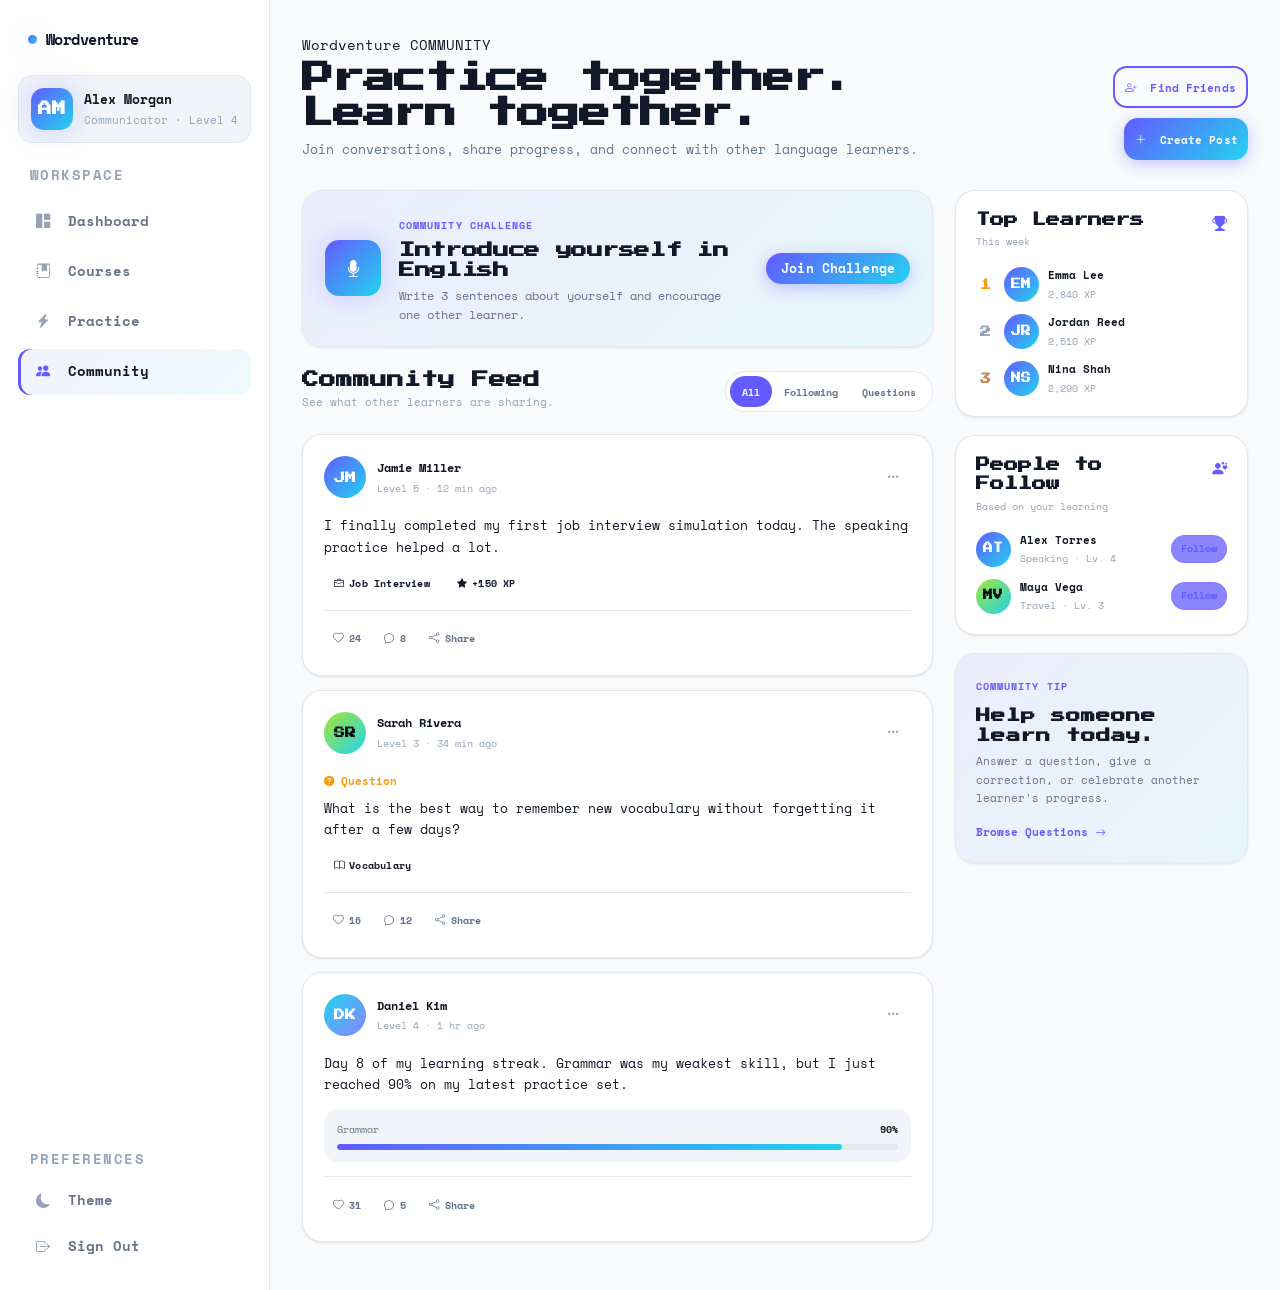
==== commit 1de27a74: "Update Nama" ====
--- a/community.html
+++ b/community.html
@@ -3,8 +3,8 @@
 <head>
     <meta charset="UTF-8">
     <meta name="viewport" content="width=device-width, initial-scale=1.0">
-    <meta name="description" content="LingoSphere Community">
-    <title>Community | LingoSphere</title>
+    <meta name="description" content="Wordventure Community">
+    <title>Community | Wordventure</title>
 
     <link rel="preconnect" href="https://fonts.googleapis.com">
     <link rel="preconnect" href="https://fonts.gstatic.com" crossorigin>
@@ -15,8 +15,8 @@
 
     <link rel="stylesheet" href="css/global.css">
     <link rel="stylesheet" href="css/community.css">
-<!-- LingoSphere typography consistency -->
-    <style id="lingosphere-typography-consistency">
+<!-- Wordventure typography consistency -->
+    <style id="Wordventure-typography-consistency">
       body, body * { font-family: var(--font-body); }
       h1, h2, h3, h4, h5, h6, .navbar-brand, .brand, .logo, .display-font { font-family: var(--font-heading); }
     </style>
@@ -30,10 +30,10 @@
         <a
             class="navbar-brand learning-brand"
             href="index.html"
-            aria-label="LingoSphere home"
+            aria-label="Wordventure home"
         >
             <span class="brand-dot"></span>
-            <span>LingoSphere</span>
+            <span>Wordventure</span>
         </a>
 
         <button
@@ -191,7 +191,7 @@
                     </button>
 
                     <div>
-                        <span class="eyebrow">LINGOSPHERE COMMUNITY</span>
+                        <span class="eyebrow">Wordventure COMMUNITY</span>
                     <h1>Practice together. Learn together.</h1>
                     <p>Join conversations, share progress, and connect with other language learners.</p>
                     </div>
--- a/css/global.css
+++ b/css/global.css
@@ -1,5 +1,5 @@
 /* ============================================================
-   LINGOSPHERE — global.css
+   Wordventure — global.css
    Base variables, resets, typography, utilities, dark mode
    ============================================================ */
 
--- a/css/community.css
+++ b/css/community.css
@@ -1,5 +1,5 @@
 /* ============================================================
-   LINGOSPHERE
+   Wordventure
    COMMUNITY PAGE
    Shared sidebar styles live in global.css
    ============================================================ */
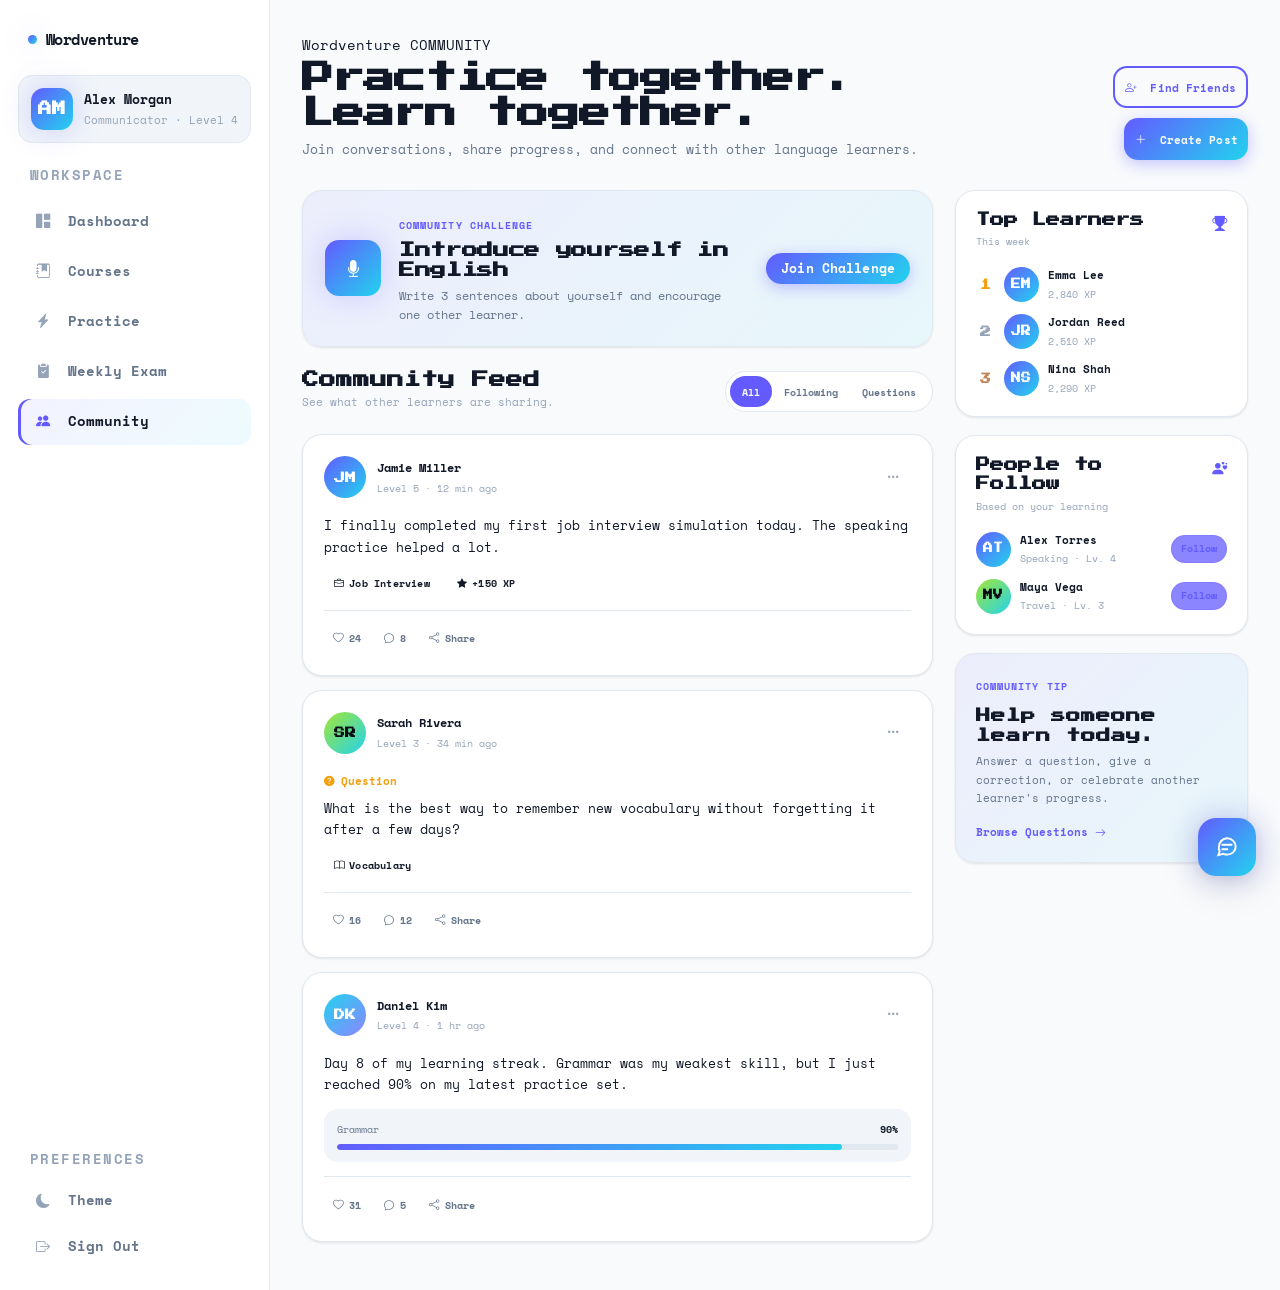
==== commit a1035056: "Update 18 Aug 26" ====
--- a/community.html
+++ b/community.html
@@ -20,6 +20,7 @@
       body, body * { font-family: var(--font-body); }
       h1, h2, h3, h4, h5, h6, .navbar-brand, .brand, .logo, .display-font { font-family: var(--font-heading); }
     </style>
+<link rel="stylesheet" href="css/chatbot.css">
 </head>
 <body>
     <main class="community-page">
@@ -120,6 +121,13 @@
             <span>Practice</span>
         </a>
 
+
+
+        <a href="weekly-exam.html" class="learning-nav-link" data-page="weekly-exam">
+            <span class="nav-icon"><i class="bi bi-clipboard2-check-fill"></i></span>
+            <span>Weekly Exam</span>
+            <span class="nav-required-dot"></span>
+        </a>
 
         <a
             href="community.html"
@@ -434,5 +442,6 @@
     <script src="https://cdn.jsdelivr.net/npm/bootstrap@5.3.3/dist/js/bootstrap.bundle.min.js"></script>
     <script src="js/main.js"></script>
     <script src="js/community.js"></script>
+<script src="js/chatbot.js"></script>
 </body>
 </html>
--- a/css/chatbot.css
+++ b/css/chatbot.css
@@ -0,0 +1,2 @@
+/* Wordventure AI Chatbot */
+.wv-chatbot-root{position:fixed;right:24px;bottom:24px;z-index:1080;font-family:inherit}.wv-chatbot-trigger{width:58px;height:58px;border:0;border-radius:18px;background:var(--grad-primary);color:#fff;box-shadow:var(--shadow-lg),var(--shadow-glow);display:grid;place-items:center;cursor:pointer;transition:all var(--t-base)}.wv-chatbot-trigger:hover{transform:translateY(-2px);box-shadow:var(--shadow-lg),0 0 36px rgba(99,91,255,.32)}.wv-chatbot-trigger svg{width:26px;height:26px}.wv-chatbot-panel{position:absolute;right:0;bottom:72px;width:min(390px,calc(100vw - 32px));height:min(610px,calc(100vh - 110px));background:var(--bg-card);border:1px solid var(--bg-border);border-radius:var(--radius-xl);box-shadow:var(--shadow-lg);overflow:hidden;display:flex;flex-direction:column;opacity:0;transform:translateY(12px) scale(.98);pointer-events:none;transition:all var(--t-base)}.wv-chatbot-root.open .wv-chatbot-panel{opacity:1;transform:none;pointer-events:auto}.wv-chatbot-header{padding:16px 18px;display:flex;align-items:center;gap:12px;border-bottom:1px solid var(--border-color,rgba(0,0,0,.08));background:var(--bg-card)}.wv-chatbot-avatar{width:40px;height:40px;border-radius:13px;background:var(--grad-primary);color:#fff;display:grid;place-items:center;flex:none}.wv-chatbot-title{font-weight:800;font-size:15px;line-height:1.2;color:var(--text-primary)}.wv-chatbot-status{font-size:11px;color:var(--accent);margin-top:3px}.wv-chatbot-header-actions{margin-left:auto;display:flex;gap:4px}.wv-chatbot-icon-btn{width:34px;height:34px;border:0;background:transparent;border-radius:10px;color:var(--text-secondary);display:grid;place-items:center;cursor:pointer}.wv-chatbot-icon-btn:hover{background:rgba(127,127,127,.1);color:var(--text-primary)}.wv-chatbot-messages{flex:1;overflow-y:auto;padding:18px 16px;display:flex;flex-direction:column;gap:12px;background:var(--bg)}.wv-chat-msg{max-width:84%;display:flex;gap:8px;align-items:flex-end}.wv-chat-msg.user{align-self:flex-end;flex-direction:row-reverse}.wv-chat-bubble{padding:11px 13px;border-radius:16px 16px 16px 5px;background:var(--bg-card);border:1px solid var(--bg-border);color:var(--text-primary);font-size:13px;line-height:1.55;box-shadow:0 2px 8px rgba(0,0,0,.03);white-space:pre-wrap}.wv-chat-msg.user .wv-chat-bubble{background:var(--grad-primary);color:#fff;border:0;border-radius:16px 16px 5px 16px}.wv-chatbot-suggestions{padding:0 16px 10px;background:var(--bg);display:flex;gap:7px;overflow-x:auto;scrollbar-width:none}.wv-chatbot-suggestions::-webkit-scrollbar{display:none}.wv-chat-suggestion{white-space:nowrap;border:1px solid var(--bg-border);background:var(--bg-card);color:var(--text-primary);border-radius:var(--radius-pill);padding:7px 10px;font:inherit;font-size:11px;cursor:pointer}.wv-chat-suggestion:hover{border-color:var(--primary);color:var(--primary)}.wv-chatbot-input-wrap{padding:12px;border-top:1px solid var(--border-color,rgba(0,0,0,.08));background:var(--bg-card)}.wv-chatbot-input{display:flex;align-items:flex-end;gap:8px;padding:8px 8px 8px 12px;border:1px solid var(--bg-border);border-radius:16px;background:var(--bg)}.wv-chatbot-input textarea{border:0;outline:0;resize:none;background:transparent;color:var(--text-primary);font:inherit;font-size:13px;line-height:1.4;min-height:21px;max-height:90px;flex:1}.wv-chatbot-send{width:34px;height:34px;border:0;border-radius:11px;background:var(--grad-primary);color:#fff;display:grid;place-items:center;cursor:pointer;flex:none}.wv-chatbot-send:disabled{opacity:.45;cursor:not-allowed}.wv-chatbot-hint{text-align:center;font-size:9px;color:var(--text-muted);margin-top:7px}.wv-chat-typing{display:flex;gap:4px;padding:3px 1px}.wv-chat-typing span{width:5px;height:5px;border-radius:50%;background:currentColor;opacity:.35;animation:wvTyping 1s infinite}.wv-chat-typing span:nth-child(2){animation-delay:.15s}.wv-chat-typing span:nth-child(3){animation-delay:.3s}@keyframes wvTyping{50%{opacity:1;transform:translateY(-2px)}}@media(max-width:576px){.wv-chatbot-root{right:16px;bottom:16px}.wv-chatbot-panel{right:-8px;bottom:68px;width:calc(100vw - 32px);height:min(650px,calc(100vh - 95px));border-radius:20px}.wv-chatbot-trigger{width:54px;height:54px;border-radius:17px}}
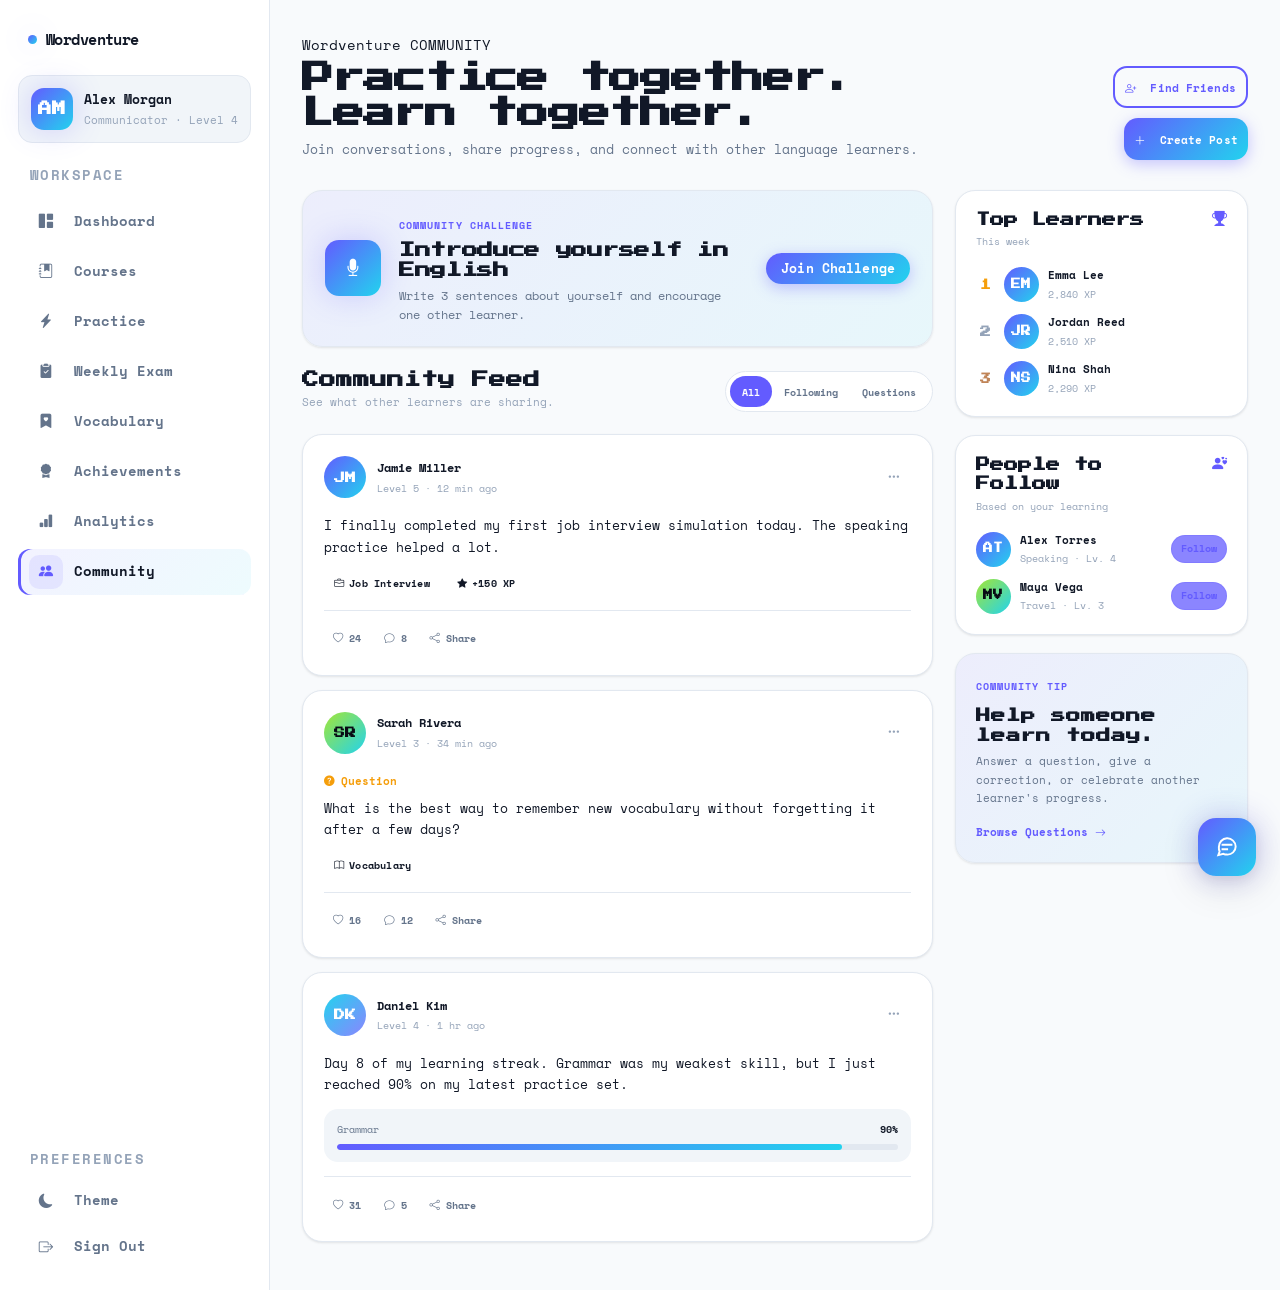
==== commit 5036282b: "Update 21 Aug 2026" ====
--- a/community.html
+++ b/community.html
@@ -14,6 +14,7 @@
     <link href="https://cdn.jsdelivr.net/npm/bootstrap-icons@1.11.3/font/bootstrap-icons.css" rel="stylesheet">
 
     <link rel="stylesheet" href="css/global.css">
+    <link rel="stylesheet" href="css/icons.css">
     <link rel="stylesheet" href="css/community.css">
 <!-- Wordventure typography consistency -->
     <style id="Wordventure-typography-consistency">
@@ -128,6 +129,22 @@
             <span>Weekly Exam</span>
             <span class="nav-required-dot"></span>
         </a>
+
+        <a href="vocabulary.html" class="learning-nav-link" data-page="vocabulary">
+            <span class="nav-icon"><i class="bi bi-bookmark-heart-fill"></i></span>
+            <span>Vocabulary</span>
+        </a>
+
+        <a href="achievements.html" class="learning-nav-link" data-page="achievements">
+            <span class="nav-icon"><i class="bi bi-award-fill"></i></span>
+            <span>Achievements</span>
+        </a>
+
+        <a href="analytics.html" class="learning-nav-link" data-page="analytics">
+            <span class="nav-icon"><i class="bi bi-bar-chart-fill"></i></span>
+            <span>Analytics</span>
+        </a>
+
 
         <a
             href="community.html"
--- a/css/icons.css
+++ b/css/icons.css
@@ -0,0 +1,176 @@
+/* ============================================================
+   Wordventure Icon System
+   Clean + Minimal + Fun
+   ============================================================ */
+
+:root {
+    --wv-icon-bg: color-mix(in srgb, var(--primary) 10%, transparent);
+    --wv-icon-bg-hover: color-mix(in srgb, var(--primary) 16%, transparent);
+}
+
+/* Global icon baseline */
+i[class^="bi-"],
+i[class*=" bi-"] {
+    font-size: 1em;
+    line-height: 1;
+    vertical-align: -0.08em;
+    -webkit-font-smoothing: antialiased;
+    text-rendering: geometricPrecision;
+}
+
+/* Sidebar icons */
+.learning-nav-link .nav-icon {
+    width: 34px;
+    height: 34px;
+    flex: 0 0 34px;
+
+    display: grid;
+    place-items: center;
+
+    color: var(--text-secondary);
+    background: transparent;
+    border-radius: 10px;
+
+    transition:
+        color var(--t-fast),
+        background var(--t-fast),
+        transform var(--t-fast);
+}
+
+.learning-nav-link:hover .nav-icon {
+    color: var(--primary);
+    background: var(--wv-icon-bg);
+    transform: translateY(-1px);
+}
+
+.learning-nav-link.active .nav-icon {
+    color: var(--primary);
+    background: var(--wv-icon-bg);
+}
+
+/* Icon containers */
+.icon-soft,
+.course-icon,
+.feature-icon,
+.practice-icon,
+.stat-icon {
+    display: grid;
+    place-items: center;
+
+    color: var(--primary);
+    background: var(--wv-icon-bg);
+    border-radius: 12px;
+}
+
+.icon-soft {
+    width: 42px;
+    height: 42px;
+}
+
+.course-icon,
+.feature-icon,
+.practice-icon {
+    width: 44px;
+    height: 44px;
+}
+
+/* Achievement icons */
+.badge-icon {
+    width: 52px;
+    height: 52px;
+
+    display: grid;
+    place-items: center;
+
+    color: var(--primary);
+    background: var(--wv-icon-bg);
+    border-radius: 14px;
+
+    font-size: 1.15rem;
+}
+
+.badge-card.unlocked .badge-icon {
+    color: var(--text-inverse);
+    background: var(--grad-primary);
+}
+
+/* Hero icons */
+.hero-icon,
+.hero-trophy {
+    display: grid;
+    place-items: center;
+
+    color: var(--primary);
+    background: var(--wv-icon-bg);
+    border-radius: 16px;
+}
+
+/* Buttons */
+button i[class^="bi-"],
+button i[class*=" bi-"],
+a i[class^="bi-"],
+a i[class*=" bi-"] {
+    transition: transform var(--t-fast);
+}
+
+button:hover i.bi-arrow-right,
+a:hover i.bi-arrow-right,
+button:hover i.bi-chevron-right,
+a:hover i.bi-chevron-right {
+    transform: translateX(2px);
+}
+
+/* Utility icon buttons */
+.icon-btn,
+.wv-chatbot-icon-btn {
+    display: grid;
+    place-items: center;
+
+    border-radius: 10px;
+
+    transition:
+        color var(--t-fast),
+        background var(--t-fast),
+        transform var(--t-fast);
+}
+
+.icon-btn:hover,
+.wv-chatbot-icon-btn:hover {
+    background: var(--wv-icon-bg);
+    transform: translateY(-1px);
+}
+
+/* Small status icons */
+.text-success i,
+.text-warning i,
+.text-danger i,
+.text-muted i {
+    font-size: 0.9em;
+}
+
+/* Small playful interaction */
+i.bi-trophy-fill:hover,
+i.bi-award-fill:hover,
+i.bi-stars:hover,
+i.bi-lightning-charge-fill:hover {
+    animation: wvIconBounce 0.35s ease;
+}
+
+@keyframes wvIconBounce {
+    0%,
+    100% {
+        transform: translateY(0) rotate(0);
+    }
+
+    50% {
+        transform: translateY(-2px) rotate(-4deg);
+    }
+}
+
+@media (max-width: 640px) {
+    .learning-nav-link .nav-icon {
+        width: 32px;
+        height: 32px;
+        flex-basis: 32px;
+    }
+}
